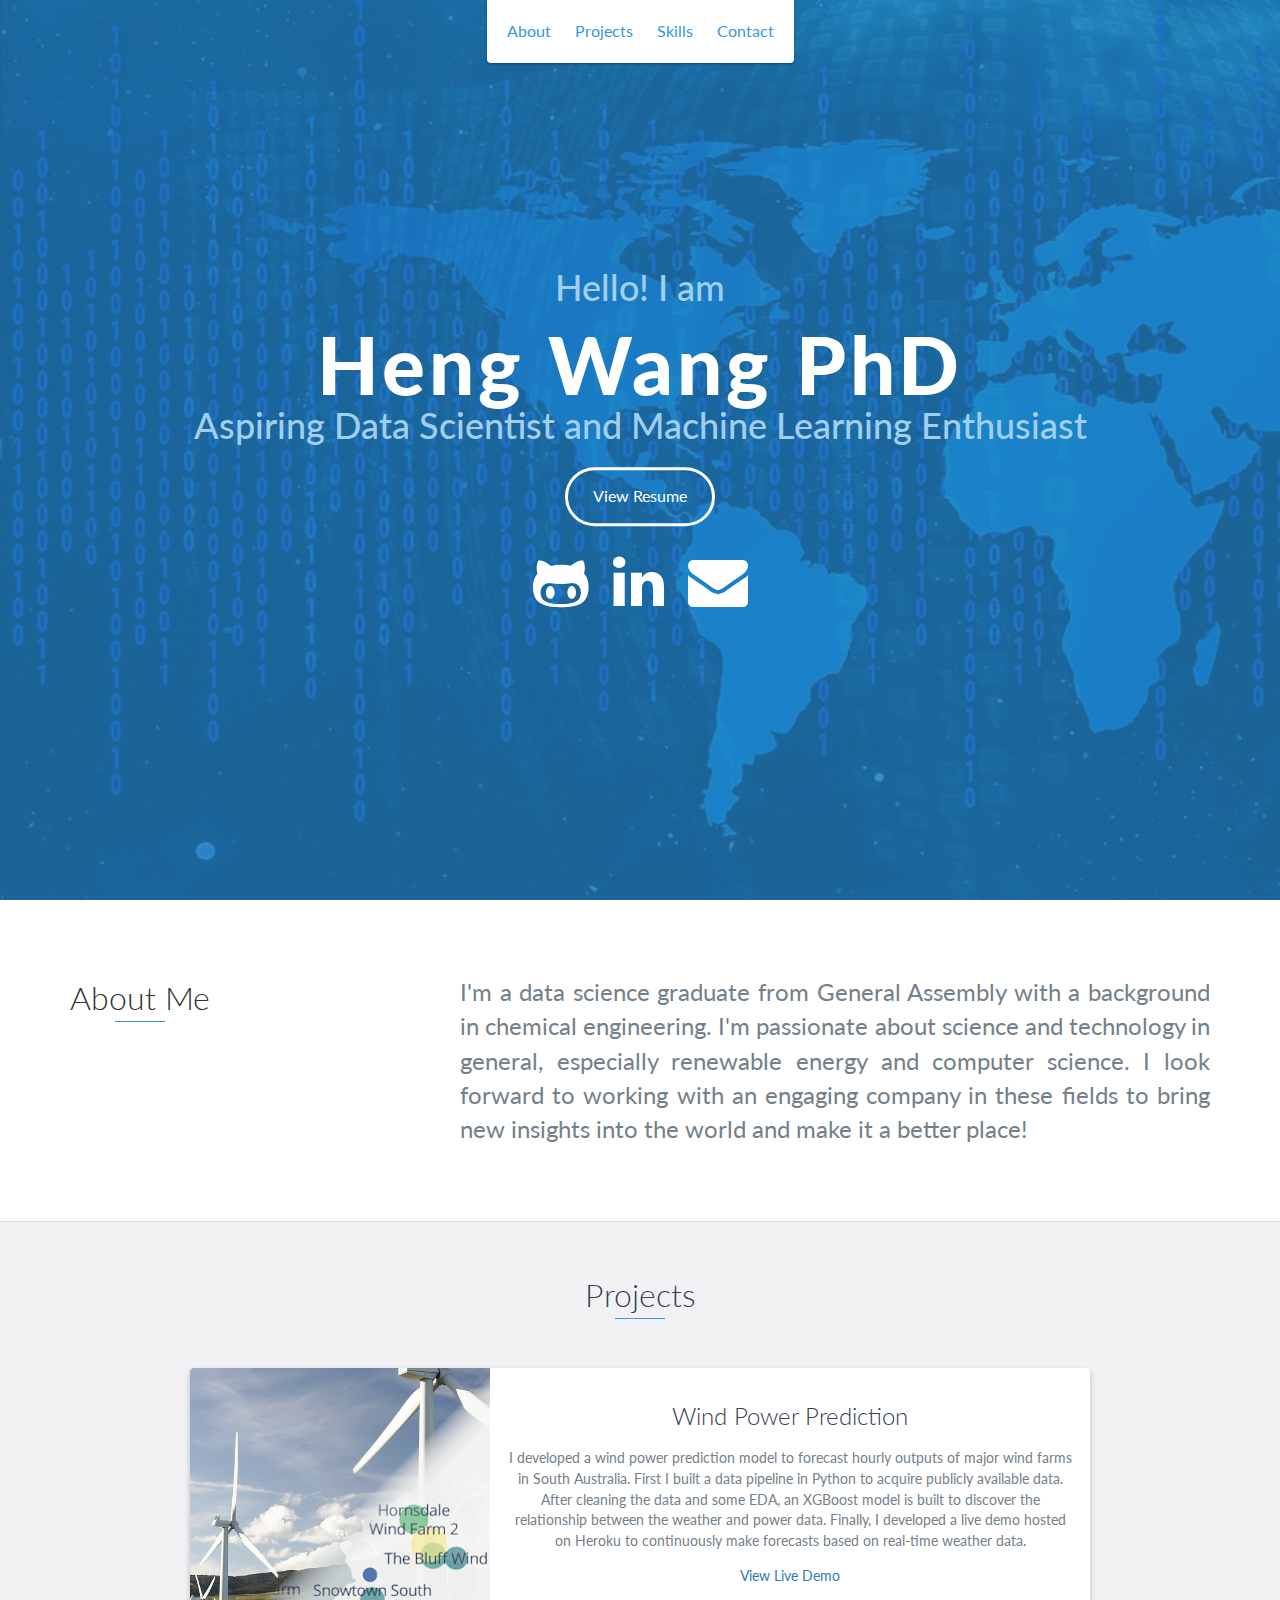
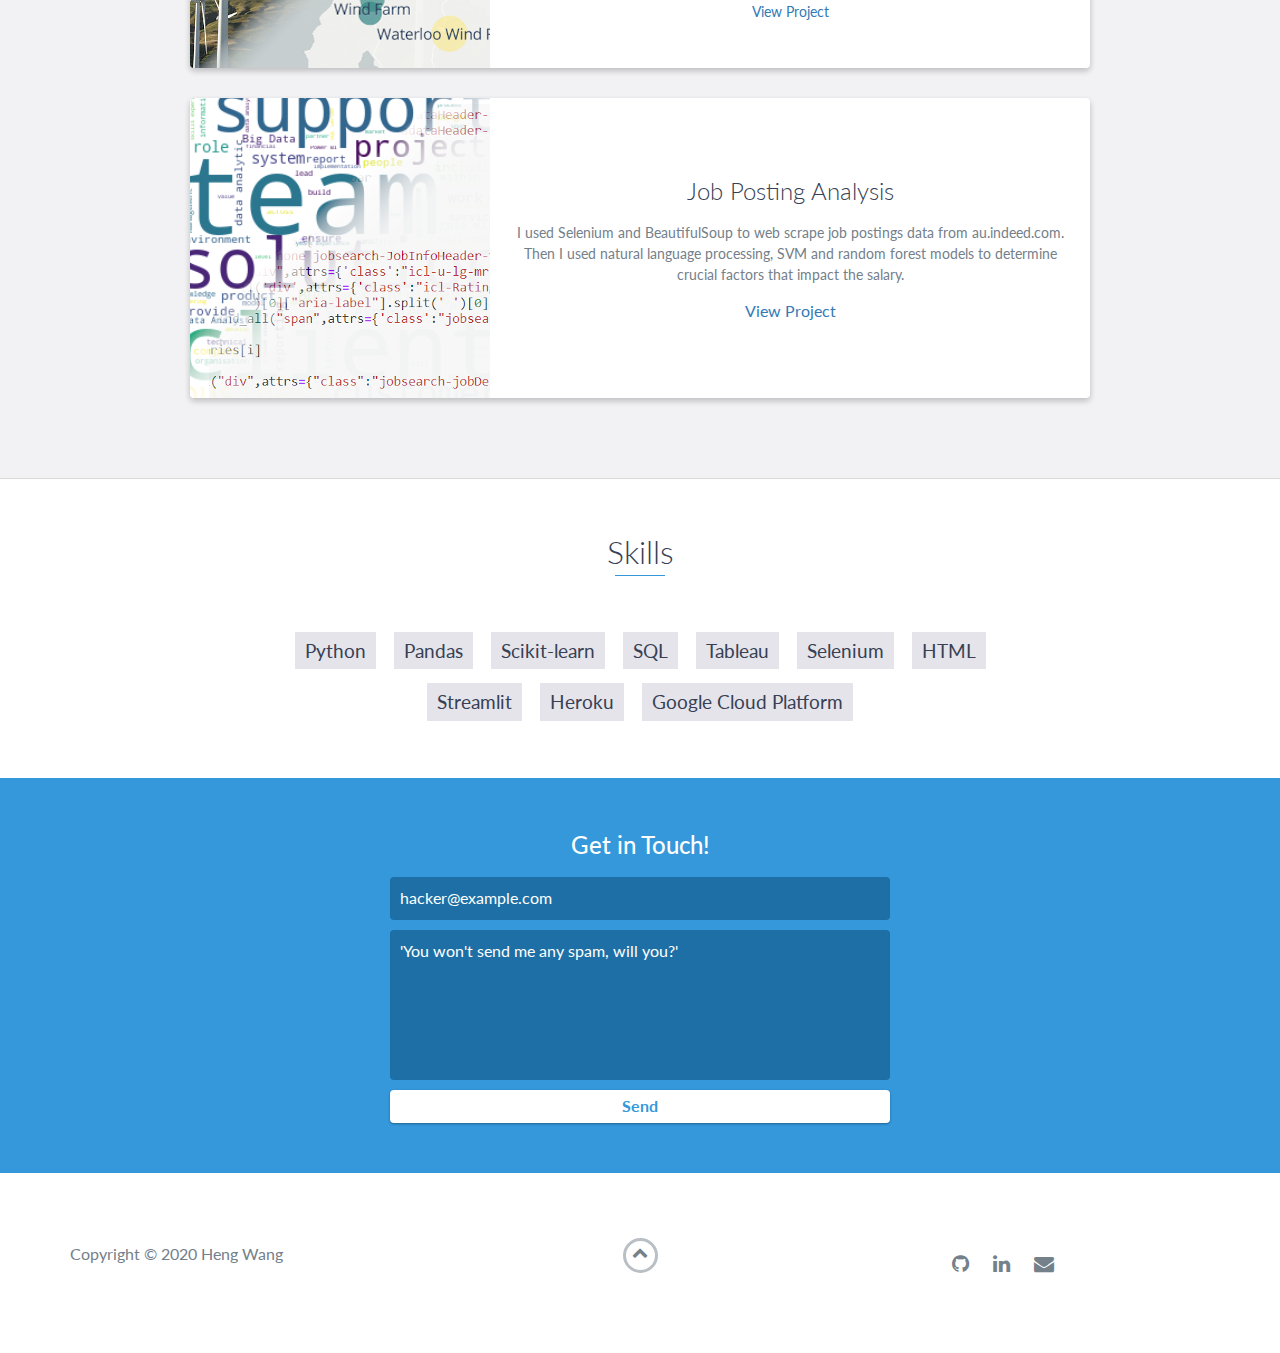
==== index.html @ d2bc850c "updated index.html" ====
<!DOCTYPE html>
<html class="no-js" lang="en">

<head>
    <meta charset="utf-8">
    <meta http-equiv="X-UA-Compatible" content="IE=edge">
    <meta name="viewport" content="width=device-width, initial-scale=1">
    <title>Welcome to Heng's site!</title>
    <link rel="shortcut icon" href="favicon.ico" type="image/x-icon">
    <link rel="icon" href="favicon.ico" type="image/x-icon">
    <link href="https://fonts.googleapis.com/css?family=Lato:300,400,700,900" rel="stylesheet">
    <link rel="stylesheet" href="libs/font-awesome/css/font-awesome.min.css">
    <link href="css/bootstrap.min.css" rel="stylesheet">
    <link href="css/styles.css" rel="stylesheet">
</head>

<body>
    <div id="mobile-menu-open" class="shadow-large">
        <i class="fa fa-bars" aria-hidden="true"></i>
    </div>
    <!-- End #mobile-menu-toggle -->
    <header>
        <div id="mobile-menu-close">
            <span>Close</span> <i class="fa fa-times" aria-hidden="true"></i>
        </div>
        <ul id="menu" class="shadow">
            <li>
                <a href="#about">About</a>
            </li>
            <li>
                <a href="#projects">Projects</a>
            </li>
            <li>
                <a href="#skills">Skills</a>
            </li>
            <li>
                <a href="#contact">Contact</a>
            </li>
        </ul>
    </header>
    <!-- End header -->

    <div id="lead">
        <div id="lead-content">
            <h2>Hello! I am</h2>
            <h1>Heng Wang PhD</h1>
            <h2>Aspiring Data Scientist and Machine Learning Enthusiast</h2>
            <a href="https://www.canva.com/design/DAD0-IPJSFA/8NWqJyxBJR3dx8GD36YEnA/view?utm_content=DAD0-IPJSFA&utm_campaign=designshare&utm_medium=link&utm_source=sharebutton" target="_blank" class="btn-rounded-white">View Resume</a>
            <div class="container">
                <div class="row">
                </div>
                <div class="social">
                    <ul>
                        <li>
                            <a href="https://github.com/hengwang322" target="_blank"><i class="fa fa-github-alt fa-3x" style="color:white" ; aria-hidden="true"></i></a>
                        </li>
                        <li>
                            <a href="https://www.linkedin.com/in/hengwang322/" target="_blank"><i class="fa fa-linkedin fa-3x" style="color:white" ; aria-hidden="true"></i></a>
                        </li>
                        <li>
                            <a href="mailto:wangheng322<at>gmail.com" target="_blank"><i class="fa fa-envelope fa-3x" style="color:white" ; aria-hidden="true"></i></a>
                        </li>
                    </ul>
                </div>
            </div>
        </div>
    </div>
    </div>
    <!-- End #lead-content -->

    <div id="lead-overlay"></div>



    <!-- End #lead-down -->
    </div>
    <!-- End #lead -->

    <div id="about">
        <div class="container">
            <div class="row">
                <div class="col-md-4">
                    <h1 class="heading">About Me</h2>
                </div>
                <div class="col-md-8">
                    <p align="justify">
                        <font size="5">
                            I'm a data science graduate from General Assembly with a background in chemical engineering.
                            I'm passionate about science and technology in general, especially renewable energy and
                            computer science.
                            I look forward to working with an engaging company in these fields to bring
                            new insights into the world and make it a better place!
                        </font>
                    </p>
                </div>
            </div>
        </div>
    </div>
    <!-- End #about -->

    <div id="projects" class="background-alt">
        <h2 class="heading">Projects</h2>
        <div class="container">
            <div class="row">
                <div class="project shadow-large">
                    <div class="project-image">
                        <img src="resources/wind.png" />
                    </div>
                    <!-- End .project-image -->
                    <div class="project-info">
                        <h3>Wind Power Prediction</h3>
                        <p>
                            I developed a wind power prediction model to forecast hourly outputs of major wind farms in South Australia.
                            First I built a data pipeline in Python to acquire publicly available data. After cleaning the data and some EDA,
                            an XGBoost model is built to discover the relationship between the weather and power data. Finally, I developed a
                            live demo hosted on Heroku to continuously make forecasts based on real-time weather data.
                        </p>
                        <p>
                            <a href="https://wpp-hw.herokuapp.com/" target="_blank">View Live Demo</a>
                        </p>
                        <p>
                            <a href="https://github.com/hengwang322/wind_power_prediction" target="_blank">View Project</a>
                        </p>
                    </div>
                    <!-- End .project-info -->
                </div>
                <!-- End .project -->

                <div class="project shadow-large">
                    <div class="project-image">
                        <img src="resources/scrape.png" />
                    </div>
                    <!-- End .project-image -->
                    <div class="project-info">
                        <h3>Job Posting Analysis</h3>
                        <p>
                            I used Selenium and BeautifulSoup to web scrape job postings data from au.indeed.com.
                            Then I used natural language processing, SVM and random forest models to determine
                            crucial factors that impact the salary.
                        </p>
                        <a href="https://github.com/hengwang322/job_scraping" target="_blank">View Project</a>
                    </div>
                    <!-- End .project-info -->
                </div>
                <!-- End .project -->
            </div>
        </div>
    </div>
    <!-- End #projects -->

    <div id="skills">
        <h2 class="heading">Skills</h2>
        <ul>
            <li>Python</li>
            <li>Pandas</li>
            <li>Scikit-learn</li>
            <li>SQL</li>
            <li>Tableau</li>
            <li>Selenium</li>
            <li>HTML</li>
            <li>Streamlit</li>
            <li>Heroku</li>
            <li>Google Cloud Platform</li>
        </ul>
    </div>
    <!-- End #skills -->

    <div id="contact">
        <h2>Get in Touch!</h2>

        <div id="contact-form">
            <form method="POST" action="https://formspree.io/xbjajdob">
                <input type="hidden" name="_subject" value="Contact request from personal website" />
                <input type="email" name="_replyto" placeholder="hacker@example.com" required>
                <textarea name="message" placeholder="'You won't send me any spam, will you?'" required></textarea>
                <button type="submit">Send</button>
            </form>
        </div>
        <!-- End #contact-form -->
    </div>
    <!-- End #contact -->

    <footer>
        <div class="container">
            <div class="row">
                <div class="col-sm-5 copyright">
                    <p>
                        Copyright &copy; 2020 Heng Wang
                    </p>
                </div>
                <div class="col-sm-2 top">
                    <span id="to-top">
                        <i class="fa fa-chevron-up" aria-hidden="true"></i>
                    </span>
                </div>
                <div class="col-sm-5 social">
                    <ul>
                        <li>
                            <a href="https://drive.google.com/file/d/14tvyZ9Lt3peM-9B2ZbAmw6HeRacYUzgW/view" target="_blank"><i class="fa fa-asterisk" style="color:white" ; aria-hidden="true"></i></a>
                        </li>
                        <li>
                            <a href="https://github.com/hengwang322" target="_blank"><i class="fa fa-github" aria-hidden="true"></i></a>
                        </li>
                        <li>
                            <a href="https://www.linkedin.com/in/hengwang322/" target="_blank"><i class="fa fa-linkedin" aria-hidden="true"></i></a>
                        </li>
                        <li>
                            <a href="mailto:wangheng322<at>gmail.com" target="_blank"><i class="fa fa-envelope" aria-hidden="true"></i></a>
                        </li>
                    </ul>
                </div>
            </div>
        </div>
    </footer>
    <!-- End footer -->

    <script src="https://ajax.googleapis.com/ajax/libs/jquery/1.12.4/jquery.min.js"></script>
    <script src="js/scripts.min.js"></script>
</body>

</html>
---- css/styles.css ----
/*! Title: Dev Portfolio Template Version: 1.2.2 Last Change: 03/25/2020 Author: Ryan Fitzgerald Repo: https://github.com/RyanFitzgerald/devportfolio-template Issues: https://github.com/RyanFitzgerald/devportfolio-template/issues Description: This file contains all the styles associated with the page that don't come from third party libraries. This file gets compiled using Gulp and send to the /css folder which is then loaded on the page. */
body{
    font-family:'Lato', sans-serif;
    font-size:16px
}
body.active{
    overflow:hidden;
    z-index:-1
}
.no-js #experience-timeline>div{
    background:#fff;
    padding:10px;
    margin-bottom:10px;
    border:1px solid #dcd9d9
}
.no-js #experience-timeline>div h3{
    font-size:1.5em;
    font-weight:300;
    color:#374054;
    display:inline-block;
    margin:0
}
.no-js #experience-timeline>div h4{
    font-size:1.2em;
    font-weight:300;
    color:#7e8890;
    margin:0 0 15px 0
}
.no-js #experience-timeline>div p{
    color:#74808a;
    font-size:0.9em;
    margin:0
}
.no-js #experience-timeline:before,.no-js #experience-timeline:after{
    content:none
}
@keyframes dropHeader{
    0%{
        transform:translateY(-100%)
    }
    100%{
        transform:translateY(0)
    }
}
header{
    position:absolute;
    top:0;
    left:0;
    right:0;
    text-align:center;
    z-index:10;
    animation-name:dropHeader;
    animation-iteration-count:1;
    animation-timing-function:ease;
    animation-duration:0.75s
}
header ul{
    display:inline-block;
    background:#fff;
    text-align:center;
    padding:10px;
    margin:0;
    border-bottom-right-radius:4px;
    border-bottom-left-radius:4px
}
header li{
    display:inline-block
}
header a{
    display:block;
    color:#3498db;
    padding:10px
}
header a:hover{
    color:#217dbb;
    text-decoration:none;
    background:#eee;
    border-radius:4px
}
header a:focus{
    color:#3498db;
    text-decoration:none
}
header.active{
    display:block
}
header.sticky{
    position:fixed;
    z-index:999
}
#menu.active{
    display:block
}
#mobile-menu-open{
    display:none;
    cursor:pointer;
    position:fixed;
    right:15px;
    top:10px;
    color:#3498db;
    font-size:1.5em;
    z-index:20;
    padding:0 7px;
    border-radius:4px;
    background:#fff
}
#mobile-menu-close{
    display:none;
    text-align:right;
    width:100%;
    background:#fff;
    font-size:1.5em;
    padding-right:15px;
    padding-top:10px;
    cursor:pointer;
    color:#3498db
}
#mobile-menu-close span{
    font-size:0.5em;
    text-transform:uppercase
}
#mobile-menu-close i{
    vertical-align:middle
}
footer{
    padding:50px 0
}
.copyright{
    padding-top:20px
}
.copyright p{
    margin:0;
    color:#74808a
}
.top{
    text-align:center
}
.top span{
    cursor:pointer;
    display:block;
    margin:15px auto 0 auto;
    width:35px;
    height:35px;
    border-radius:50%;
    border:3px solid #b9bfc4;
    text-align:center
}
.top i{
    color:#74808a
}
.social{
    text-align:center
}
.social ul{
	text-align:center

    margin:5px 0 0 0;
    padding:0
}
.social li{

    display:inline-block;
    font-size:1.25em;
    list-style:none
}
.social a{
    display:block;
    color:#74808a;
    padding:10px
}
.social a:hover{
    color:#3498db
}
.btn-rounded-white{
    display:inline-block;
    color:#fff;
    padding:15px 25px;
    border:3px solid #fff;
    border-radius:30px;
    transition:.5s ease all
}
.btn-rounded-white:hover{
    color:#3498db;
    background:#fff;
    text-decoration:none
}
.shadow{
    box-shadow:0 1px 3px rgba(0,0,0,0.12),0 1px 2px rgba(0,0,0,0.24)
}
.shadow-large{
    box-shadow:0 3px 6px rgba(0,0,0,0.08),0 3px 6px rgba(0,0,0,0.15)
}
.heading{
    position:relative;
    display:inline-block;
    font-size:2em;
    font-weight:300;
    margin:0 0 30px 0
}
.heading:after{
    position:absolute;
    content:'';
    top:100%;
    height:1px;
    width:50px;
    left:0;
    right:0;
    margin:0 auto;
    background:#3498db
}
.background-alt{
    background:#f2f2f5
}
#lead{
    position:relative;
    height:100vh;
    min-height:500px;
    max-height:1080px;
    background:url(../resources/lead-bg.jpg);
    background-size:cover;
    padding:15px;
    overflow:hidden
}
#lead-content{
    position:absolute;
    z-index:10;
    top:50%;
    left:50%;
    transform:translate(-50%, -50%);
    text-align:center
}
#lead-content h1,#lead-content h2{
    margin:0
}
#lead-content h1{
    color:#fff;
    font-weight:900;
    font-size:5em;
    letter-spacing:0.05em;
    line-height:0.9em
}
#lead-content h2{
    color:#a0cfee;
    font-weight:500;
    font-size:2.25em;
    margin-bottom:15px
}
#lead-overlay{
    position:absolute;
    height:100%;
    width:100%;
    top:0;
    right:0;
    bottom:0;
    left:0;
    background:rgba(33,125,187,0.8);
    z-index:1
}
#lead-down{
    position:absolute;
    left:0;
    right:0;
    width:100%;
    text-align:center;
    z-index:10;
    bottom:15px;
    color:#fff
}
#lead-down span{
    cursor:pointer;
    display:block;
    margin:0 auto;
    width:35px;
    height:35px;
    border-radius:50%;
    border:3px solid #a0cfee;
    text-align:center
}
#lead-down i{
    animation:pulsate 1.5s ease;
    animation-iteration-count:infinite;
    padding-top:5px
}
@keyframes pulsate{
    0%{
        transform:scale(1, 1)
    }
    50%{
        transform:scale(1.2, 1.2)
    }
    100%{
        transform:scale(1, 1)
    }
}
#about{
    padding:75px 15px;
    border-bottom:1px solid #dcd9d9
}
#about h2{
    color:#374054
}
#about p{
    color:#74808a;
    margin:0
}
#experience{
    padding:50px 15px;
    text-align:center;
    border-bottom:1px solid #dcd9d9
}
#experience h2{
    color:#374054
}
#experience-timeline{
    margin:30px auto 0 auto;
    position:relative;
    max-width:1000px
}
#experience-timeline:before{
    position:absolute;
    content:'';
    top:0;
    bottom:0;
    left:303px;
    right:auto;
    height:100%;
    width:3px;
    background:#3498db;
    z-index:0
}
#experience-timeline:after{
    position:absolute;
    content:'';
    width:3px;
    height:40px;
    background:#3498db;
    background:linear-gradient(to bottom, #3498db, rgba(52,152,219,0));
    top:100%;
    left:303px
}
.vtimeline-content{
    margin-left:350px;
    background:#fff;
    border:1px solid #e6e6e6;
    padding:15px;
    border-radius:3px;
    text-align:left
}
.vtimeline-content h3{
    font-size:1.5em;
    font-weight:300;
    color:#374054;
    display:inline-block;
    margin:0
}
.vtimeline-content h4{
    font-size:1.2em;
    font-weight:300;
    color:#7e8890;
    margin:0 0 15px 0
}
.vtimeline-content p{
    color:#74808a;
    font-size:0.9em;
    margin:0
}
.vtimeline-point{
    position:relative;
    display:block;
    vertical-align:top;
    margin-bottom:30px
}
.vtimeline-icon{
    position:relative;
    color:#fff;
    width:50px;
    height:50px;
    background:#3498db;
    border-radius:50%;
    float:left;
    z-index:99;
    margin-left:280px
}
.vtimeline-icon i{
    display:block;
    font-size:2em;
    margin-top:10px
}
.vtimeline-date{
    width:260px;
    text-align:right;
    position:absolute;
    left:0;
    top:10px;
    font-weight:300;
    color:#374054
}
#education{
    padding:50px 15px 20px 15px;
    border-bottom:1px solid #dcd9d9;
    text-align:center
}
#education h2{
    color:#374054;
    margin-bottom:50px
}
.education-block{
    max-width:700px;
    margin:0 auto 30px auto;
    padding:15px;
    border:1px solid #dcd9d9;
    text-align:left
}
.education-block h3{
    font-weight:500;
    float:left;
    margin:0;
    color:#374054
}
.education-block span{
    color:#74808a;
    float:right
}
.education-block h4{
    color:#74808a;
    clear:both;
    font-weight:500;
    margin:0 0 15px 0
}
.education-block p,.education-block ul{
    margin:0;
    color:#74808a;
    font-size:0.9em
}
.education-block ul{
    padding:0 0 0 15px
}
#projects{
    padding:50px 15px;
    border-bottom:1px solid #dcd9d9;
    text-align:center
}
#projects h2{
    color:#374054;
    margin-bottom:50px
}
.project{
    position:relative;
    max-width:900px;
    margin:0 auto 30px auto;
    overflow:hidden;
    background:#fff;
    border-radius:4px
}
.project-image{
    float:left
}
.project-info{
    position:absolute;
    top:50%;
    transform:translateY(-50%);
    margin-left:300px;
    padding:15px
}
.project-info h3{
    font-size:1.5em;
    font-weight:300;
    color:#374054;
    margin:0 0 15px 0
}
.project-info p{
    color:#74808a;
    margin:0 0 15px 0;
    font-size:0.9em
}
.no-image .project-info{
    position:relative;
    margin:0;
    padding:30px 15px;
    transform:none
}
#more-projects{
    display:none
}
#skills{
    padding:50px 15px;
    text-align:center
}
#skills h2{
    color:#374054;
    margin-bottom:50px
}
#skills ul{
    display:block;
    margin:0 auto;
    padding:0;
    max-width:800px
}
#skills li{
    display:inline-block;
    margin:7px;
    padding:5px 10px;
    color:#374054;
    background:#e4e4ea;
    list-style:none;
    cursor:default;
    font-size:1.2em
}
#contact{
    padding:50px 15px;
    background:#3498db;
    text-align:center
}
#contact h2{
    margin:0 0 15px 0;
    color:#fff;
    font-weight:500
}
#contact-form{
    max-width:500px;
    margin:0 auto
}
#contact-form input,#contact-form textarea{
    display:block;
    width:100%;
    padding:10px;
    border-radius:4px;
    border:none;
    margin-bottom:10px;
    background:#1d6fa5;
    color:#fff;
    transition:.5s ease all
}
#contact-form input::-webkit-input-placeholder,#contact-form textarea::-webkit-input-placeholder{
    color:#fff
}
#contact-form input:-moz-placeholder,#contact-form textarea:-moz-placeholder{
    color:#fff;
    opacity:1
}
#contact-form input::-moz-placeholder,#contact-form textarea::-moz-placeholder{
    color:#fff;
    opacity:1
}
#contact-form input:-ms-input-placeholder,#contact-form textarea:-ms-input-placeholder{
    color:#fff
}
#contact-form input:focus,#contact-form textarea:focus{
    outline:none;
    background:#16527a
}
#contact-form textarea{
    height:150px;
    resize:none
}
#contact-form button{
    display:block;
    width:100%;
    background:#fff;
    border-radius:4px;
    padding:5px 10px;
    border:none;
    color:#3498db;
    font-weight:700;
    box-shadow:0 1px 3px rgba(0,0,0,0.12),0 1px 2px rgba(0,0,0,0.24);
    transition:.5s ease all
}
#contact-form button:hover{
    box-shadow:0 10px 20px rgba(0,0,0,0.19),0 6px 6px rgba(0,0,0,0.23)
}
.optional-section{
    padding:50px 15px;
    text-align:center;
    border-top:1px solid #dcd9d9
}
.optional-section h2{
    color:#374054
}
.optional-section-block{
    max-width:700px;
    margin:0 auto 30px auto;
    padding:15px;
    border:1px solid #dcd9d9;
    background:#fff;
    text-align:left
}
.optional-section-block h3{
    font-weight:500;
    margin:0 0 15px 0;
    color:#374054
}
.optional-section-block h4{
    color:#74808a;
    clear:both;
    font-weight:500;
    margin:0 0 15px 0
}
.optional-section-block p,.optional-section-block ul{
    margin:0 0 15px 0;
    color:#74808a;
    font-size:0.9em
}
.optional-section-block ul{
    padding:0 0 0 15px
}
@media only screen and (max-width: 750px){
    #experience-timeline:before,#experience-timeline:after{
        left:23px
    }
    .vtimeline-date{
        width:auto;
        text-align:left;
        position:relative;
        margin-bottom:15px;
        display:block;
        margin-left:70px
    }
    .vtimeline-icon{
        margin-left:0
    }
    .vtimeline-content{
        margin-left:70px
    }
}
@media only screen and (max-width: 992px){
    #lead{
        height:auto;
        min-height:auto;
        max-height:auto;
        padding:100px 15px
    }
    #lead-content{
        position:relative;
        transform:none;
        left:auto;
        top:auto
    }
    #lead-content h1{
        font-size:3em
    }
    #lead-content h2{
        font-size:1.75em
    }
    #about{
        text-align:center
    }
    #about p{
        text-align:left
    }
}
@media only screen and (max-width: 768px){
    header{
        position:fixed;
        display:none;
        z-index:999;
        animation:none;
        bottom:0;
        height:100%
    }
    #mobile-menu-open,#mobile-menu-close{
        display:block
    }
    #menu{
        height:100%;
        overflow-y:auto;
        box-shadow:none;
        border-radius:0;
        width:100%
    }
    #menu li{
        display:block;
        margin-bottom:10px
    }
    #lead-content h1{
        font-size:2em
    }
    #lead-content h2{
        font-size:1.3em
    }
    #lead-content a{
        padding:10px 20px
    }
    #lead-down{
        display:none
    }
    .education-block h3,.education-block span{
        float:none
    }
    .project-image{
        display:none
    }
    .project-info{
        position:relative;
        margin:0;
        padding:30px 15px;
        top:auto;
        transform:none
    }
    footer{
        text-align:center
    }
    .social{
        text-align:center
    }
}
@media only screen and (max-width: 480px){
    #lead-content h1{
        font-size:1.5em
    }
    #lead-content h2{
        font-size:1em
    }
    #lead-content a{
        font-size:0.9em;
        padding:5px 10px
    }
}
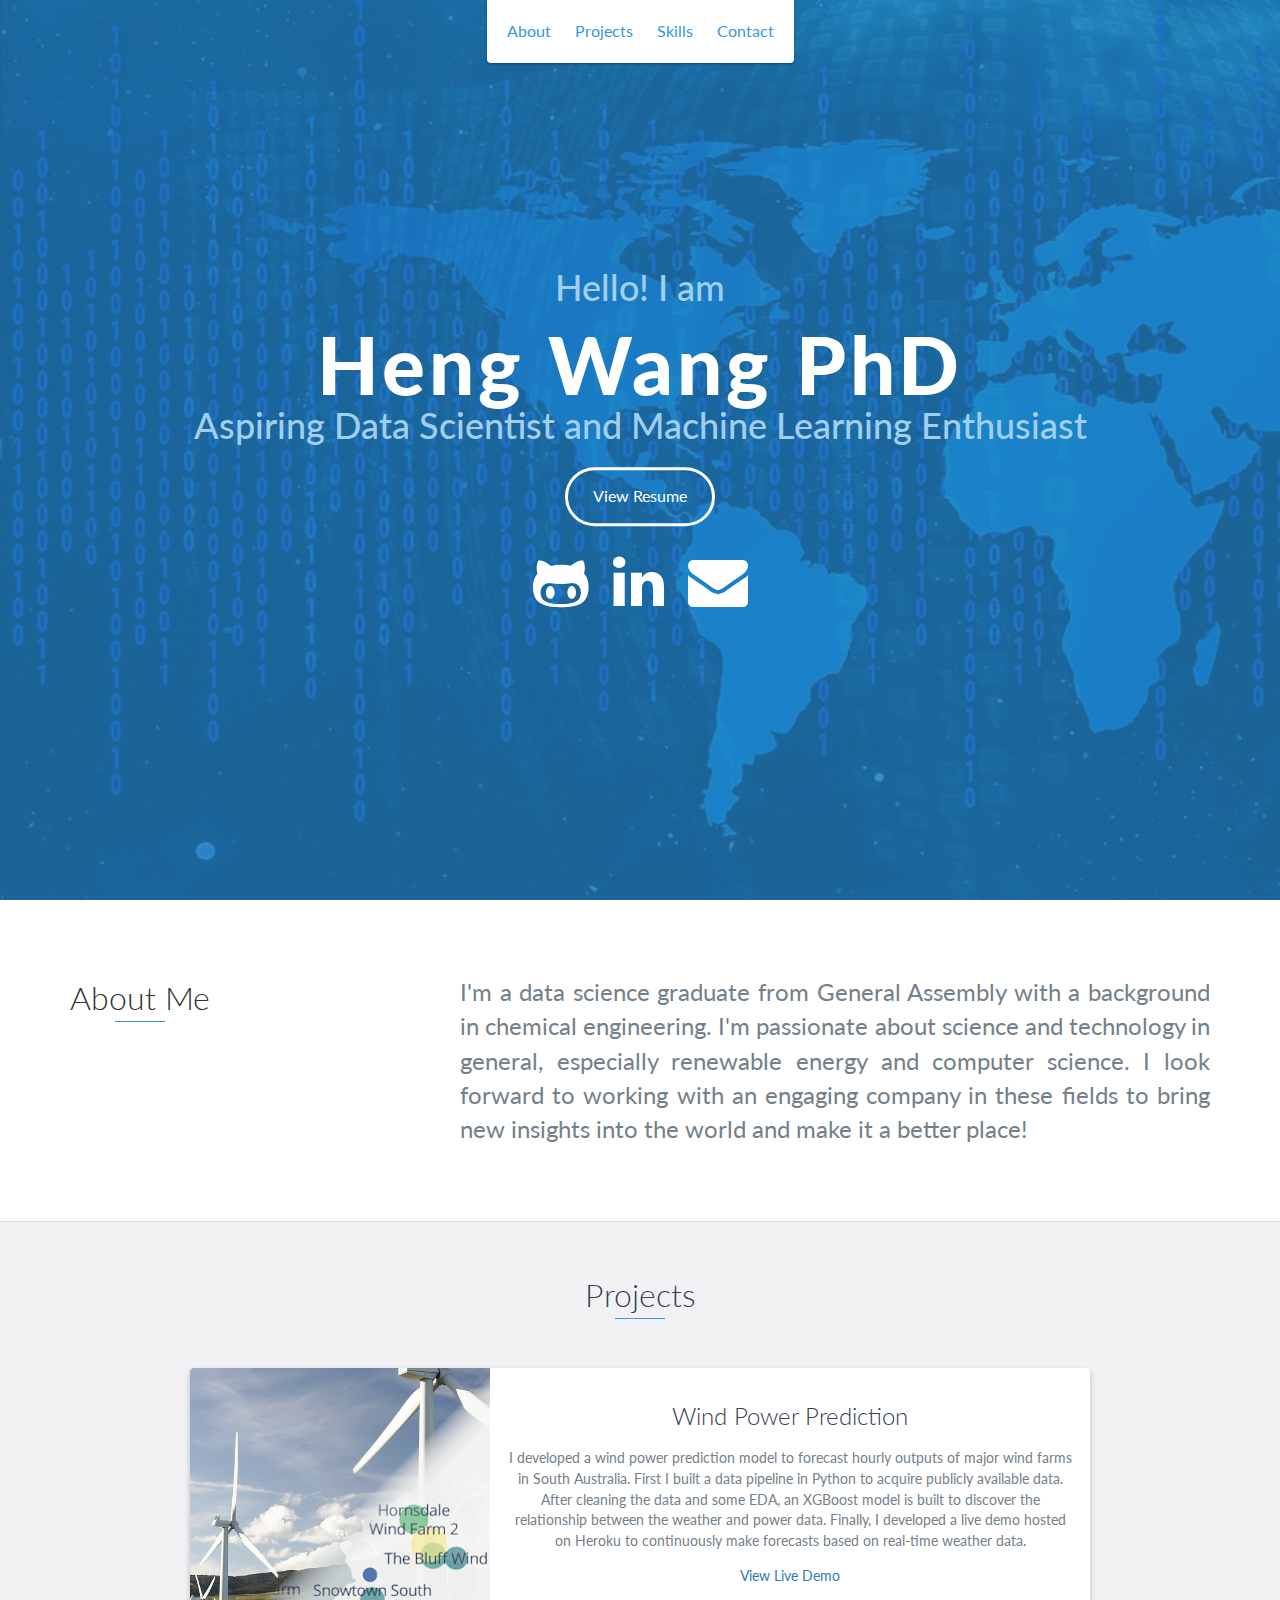
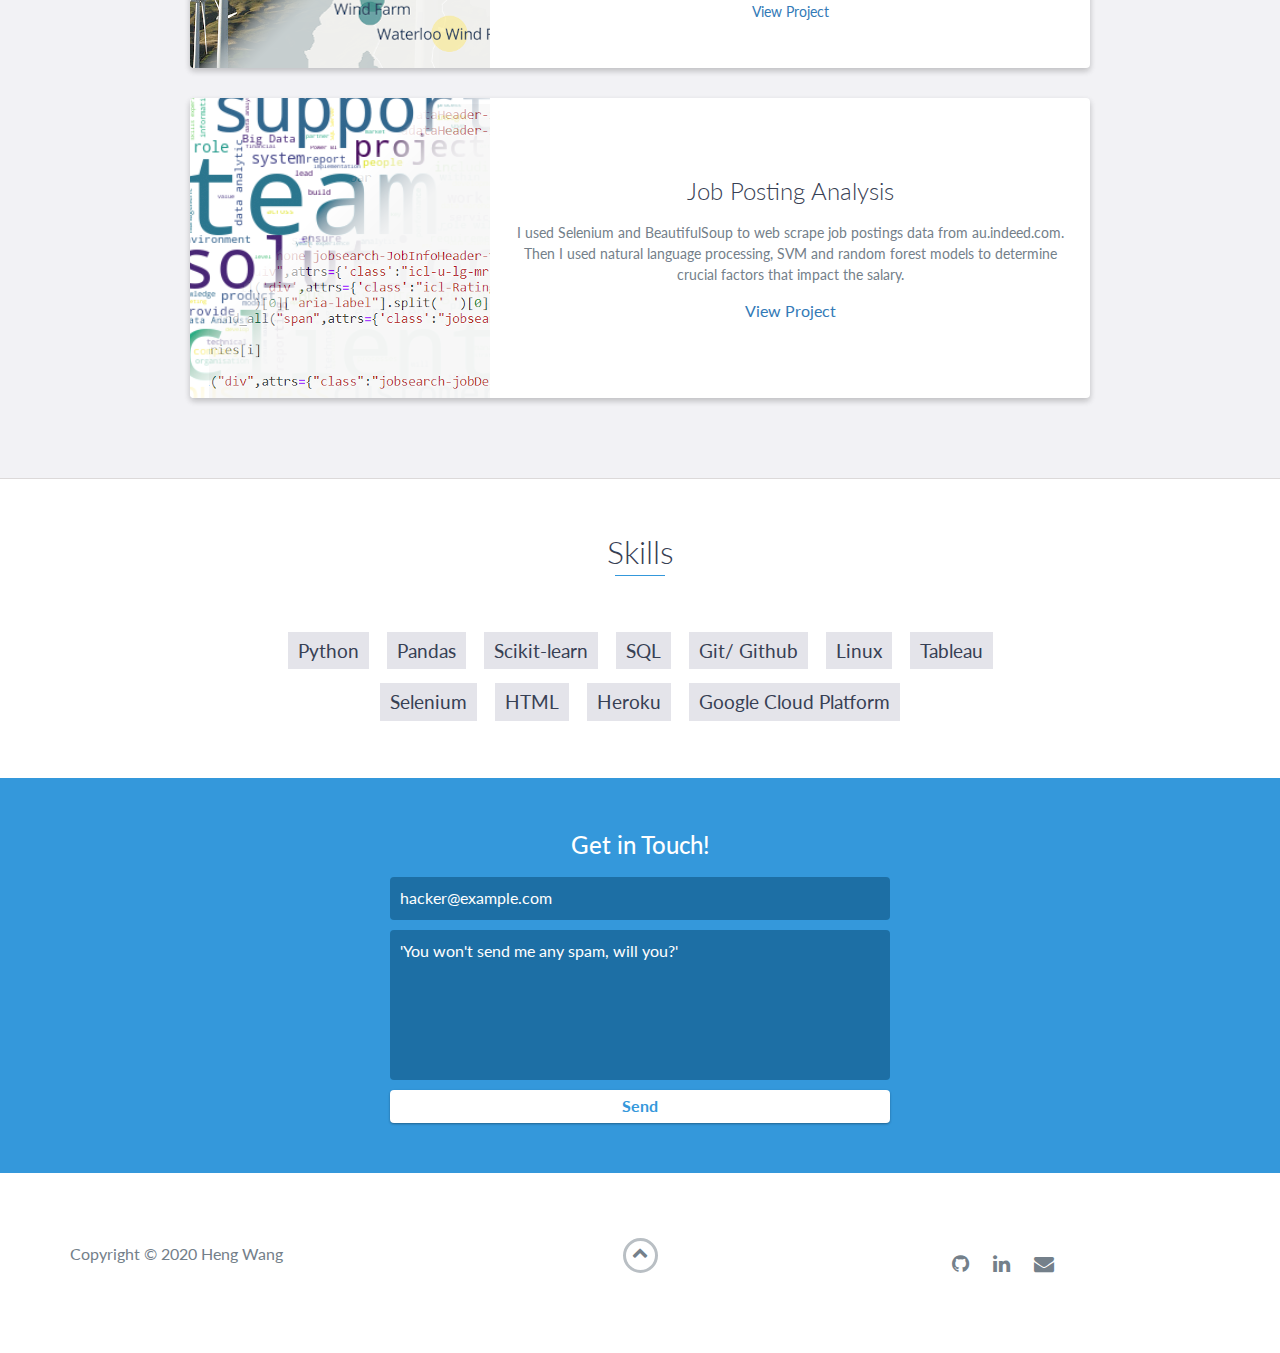
==== commit 6c8ffdae: "Update index.html" ====
--- a/index.html
+++ b/index.html
@@ -155,12 +155,14 @@
             <li>Pandas</li>
             <li>Scikit-learn</li>
             <li>SQL</li>
+            <li>Git/ Github</li>
+            <li>Linux</li>
             <li>Tableau</li>
             <li>Selenium</li>
             <li>HTML</li>
-            <li>Streamlit</li>
             <li>Heroku</li>
             <li>Google Cloud Platform</li>
+
         </ul>
     </div>
     <!-- End #skills -->
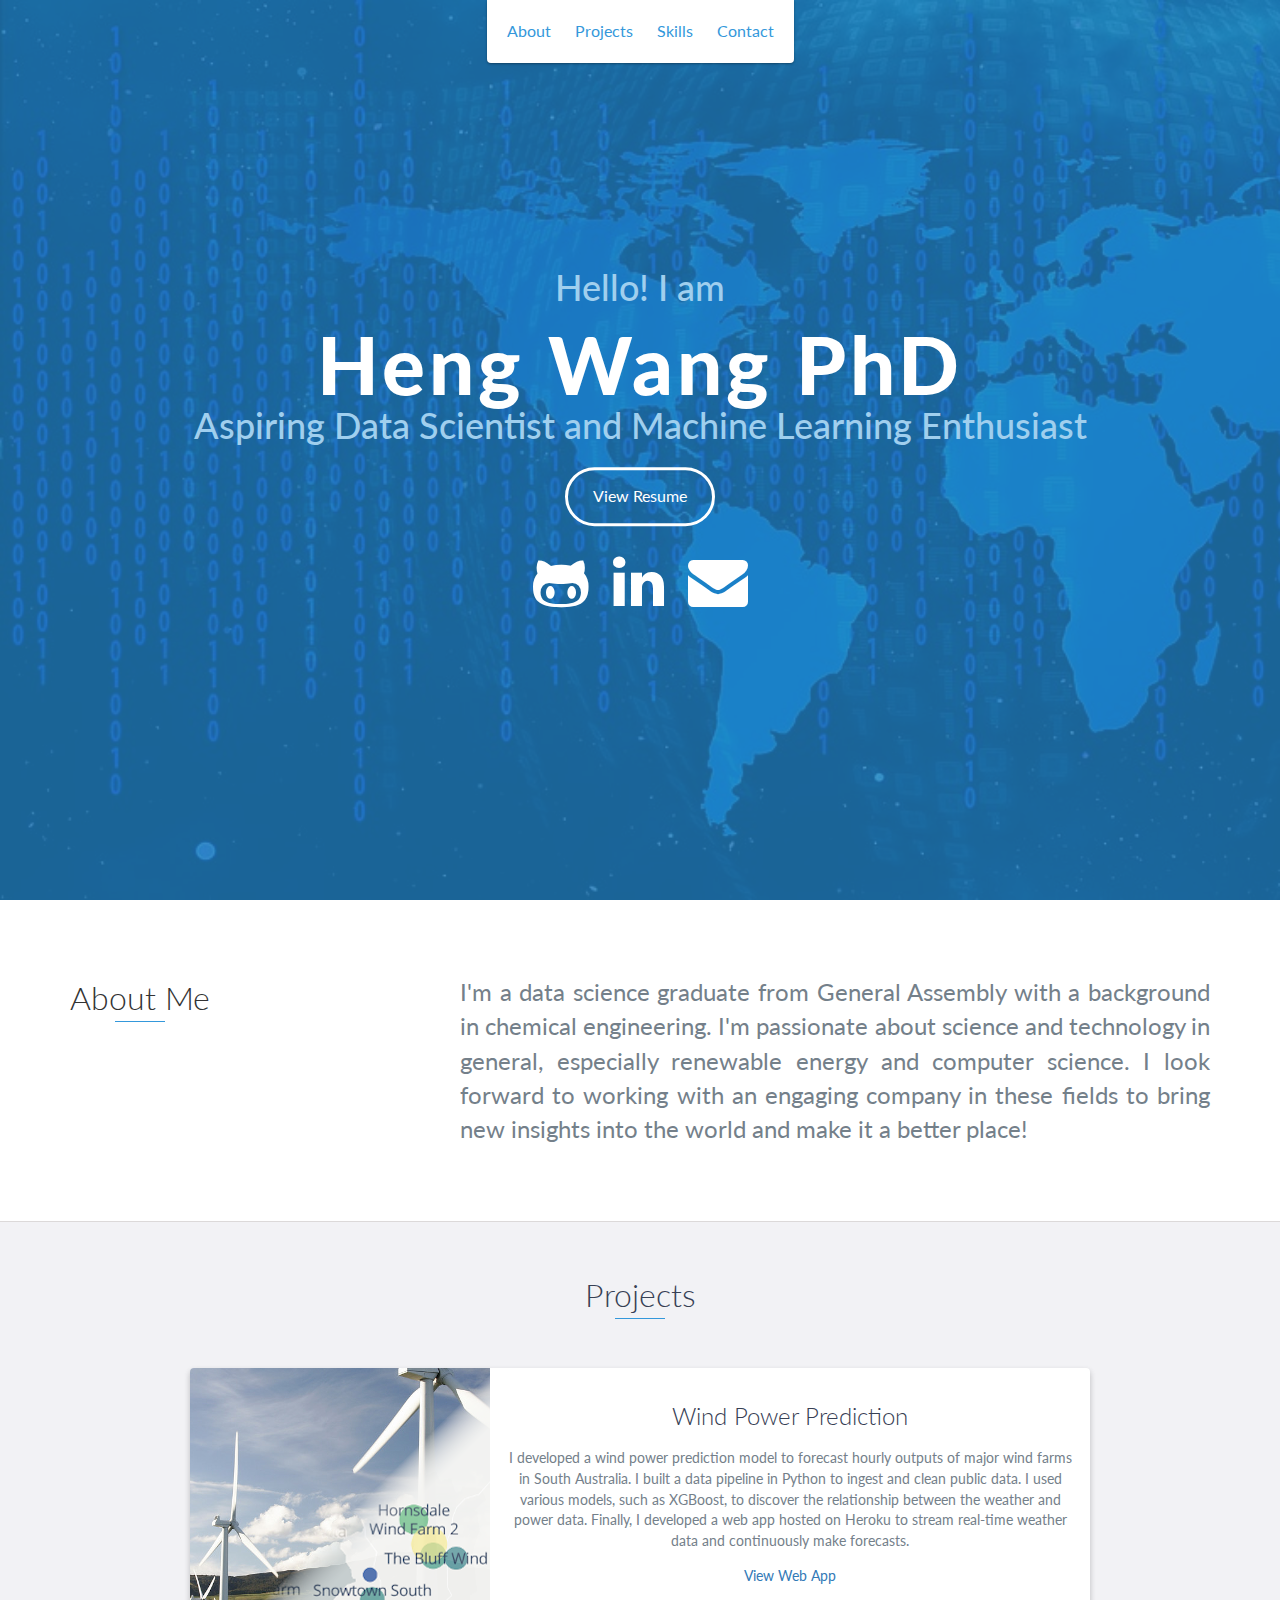
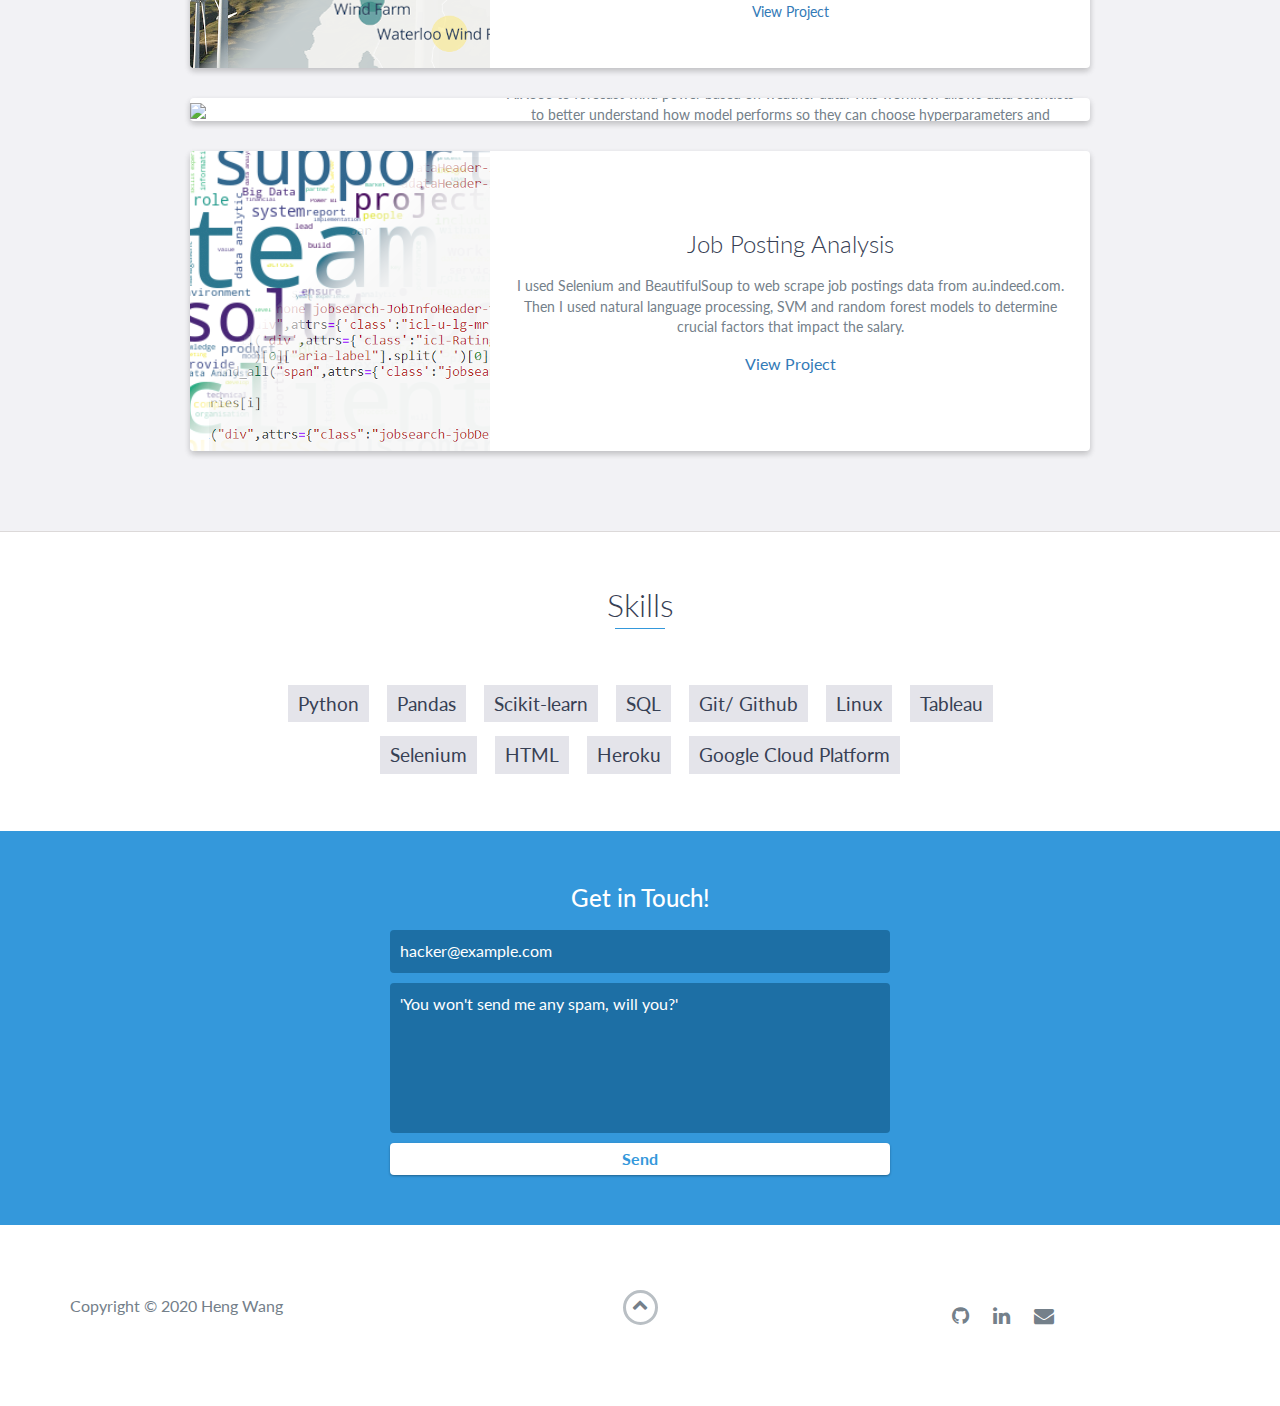
==== commit 3aa5d3a3: "Updated index.html" ====
--- a/index.html
+++ b/index.html
@@ -111,20 +111,36 @@
                         <h3>Wind Power Prediction</h3>
                         <p>
                             I developed a wind power prediction model to forecast hourly outputs of major wind farms in South Australia.
-                            First I built a data pipeline in Python to acquire publicly available data. After cleaning the data and some EDA,
-                            an XGBoost model is built to discover the relationship between the weather and power data. Finally, I developed a
-                            live demo hosted on Heroku to continuously make forecasts based on real-time weather data.
-                        </p>
-                        <p>
-                            <a href="https://wpp-hw.herokuapp.com/" target="_blank">View Live Demo</a>
+                            I built a data pipeline in Python to ingest and clean public data. I used various models, such as XGBoost,
+                            to discover the relationship between the weather and power data. Finally, I developed a
+                            web app hosted on Heroku to stream real-time weather data and continuously make forecasts.
+                        </p>
+                        <p>
+                            <a href="https://wpp-hw.herokuapp.com/" target="_blank">View Web App</a>
                         </p>
                         <p>
                             <a href="https://github.com/hengwang322/wind_power_prediction" target="_blank">View Project</a>
                         </p>
                     </div>
-                    <!-- End .project-info -->
-                </div>
-                <!-- End .project -->
+                </div>
+
+                <div class="project shadow-large">
+                    <div class="project-image">
+                        <img src="resources/wind_explain.png" />
+                    </div>
+                    <!-- End .project-image -->
+                    <div class="project-info">
+                        <h3>Explainable Wind Power Forecast Workflow</h3>
+                        <p>
+                            I built a semi-automated data science pipeline and an explainable workflow with Lale & AIX360
+                            to forecast wind power based on weather data. This workflow allows data scientists to better understand how
+                            model performs so they can choose hyperparameters
+                            and features accordingly to continuously re-train models.
+                            <br>This is my submission to IBM AI Explainability Hackathon, which won second place.
+                        </p>
+                        <a href="https://explainability-hackathon.bemyapp.com/#/projects/5eaa425725f1d3001b67f7a0" target="_blank">View Project</a>
+                    </div>
+                </div>
 
                 <div class="project shadow-large">
                     <div class="project-image">
@@ -140,9 +156,7 @@
                         </p>
                         <a href="https://github.com/hengwang322/job_scraping" target="_blank">View Project</a>
                     </div>
-                    <!-- End .project-info -->
-                </div>
-                <!-- End .project -->
+                </div>
             </div>
         </div>
     </div>
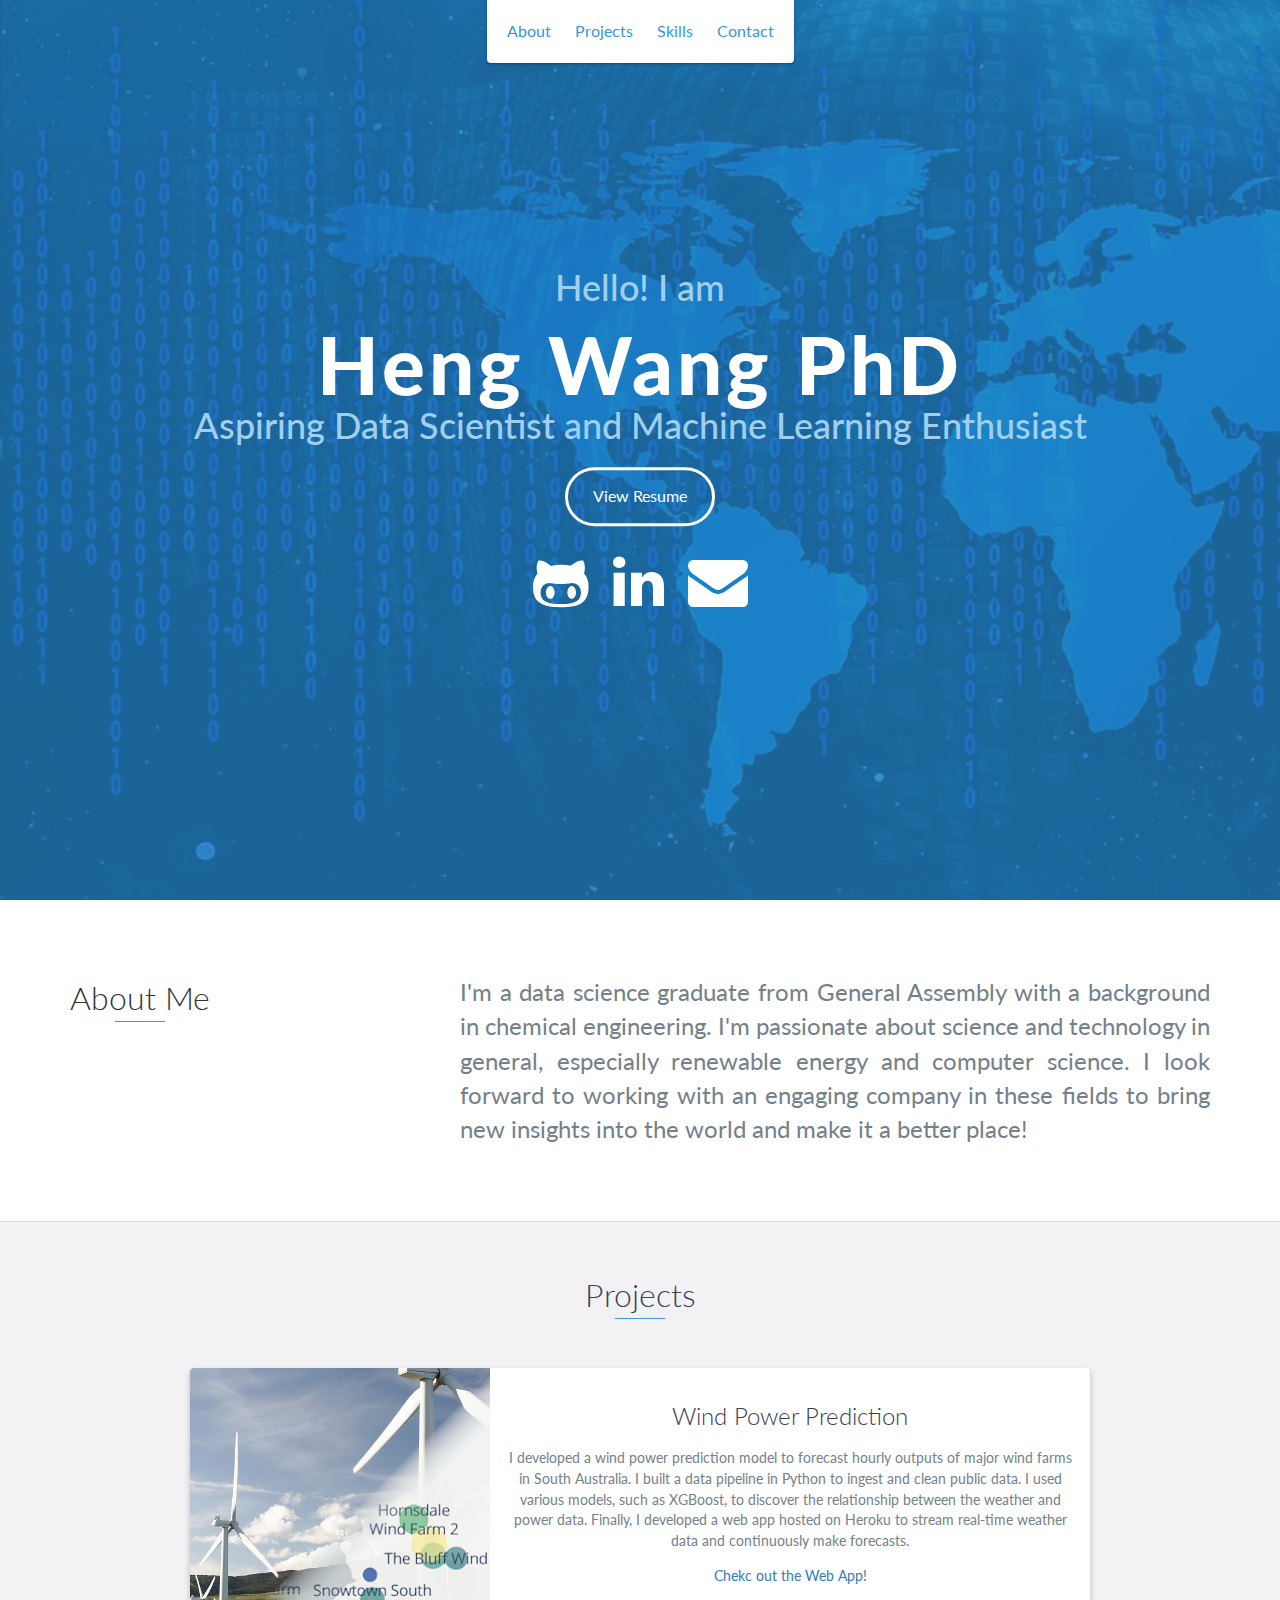
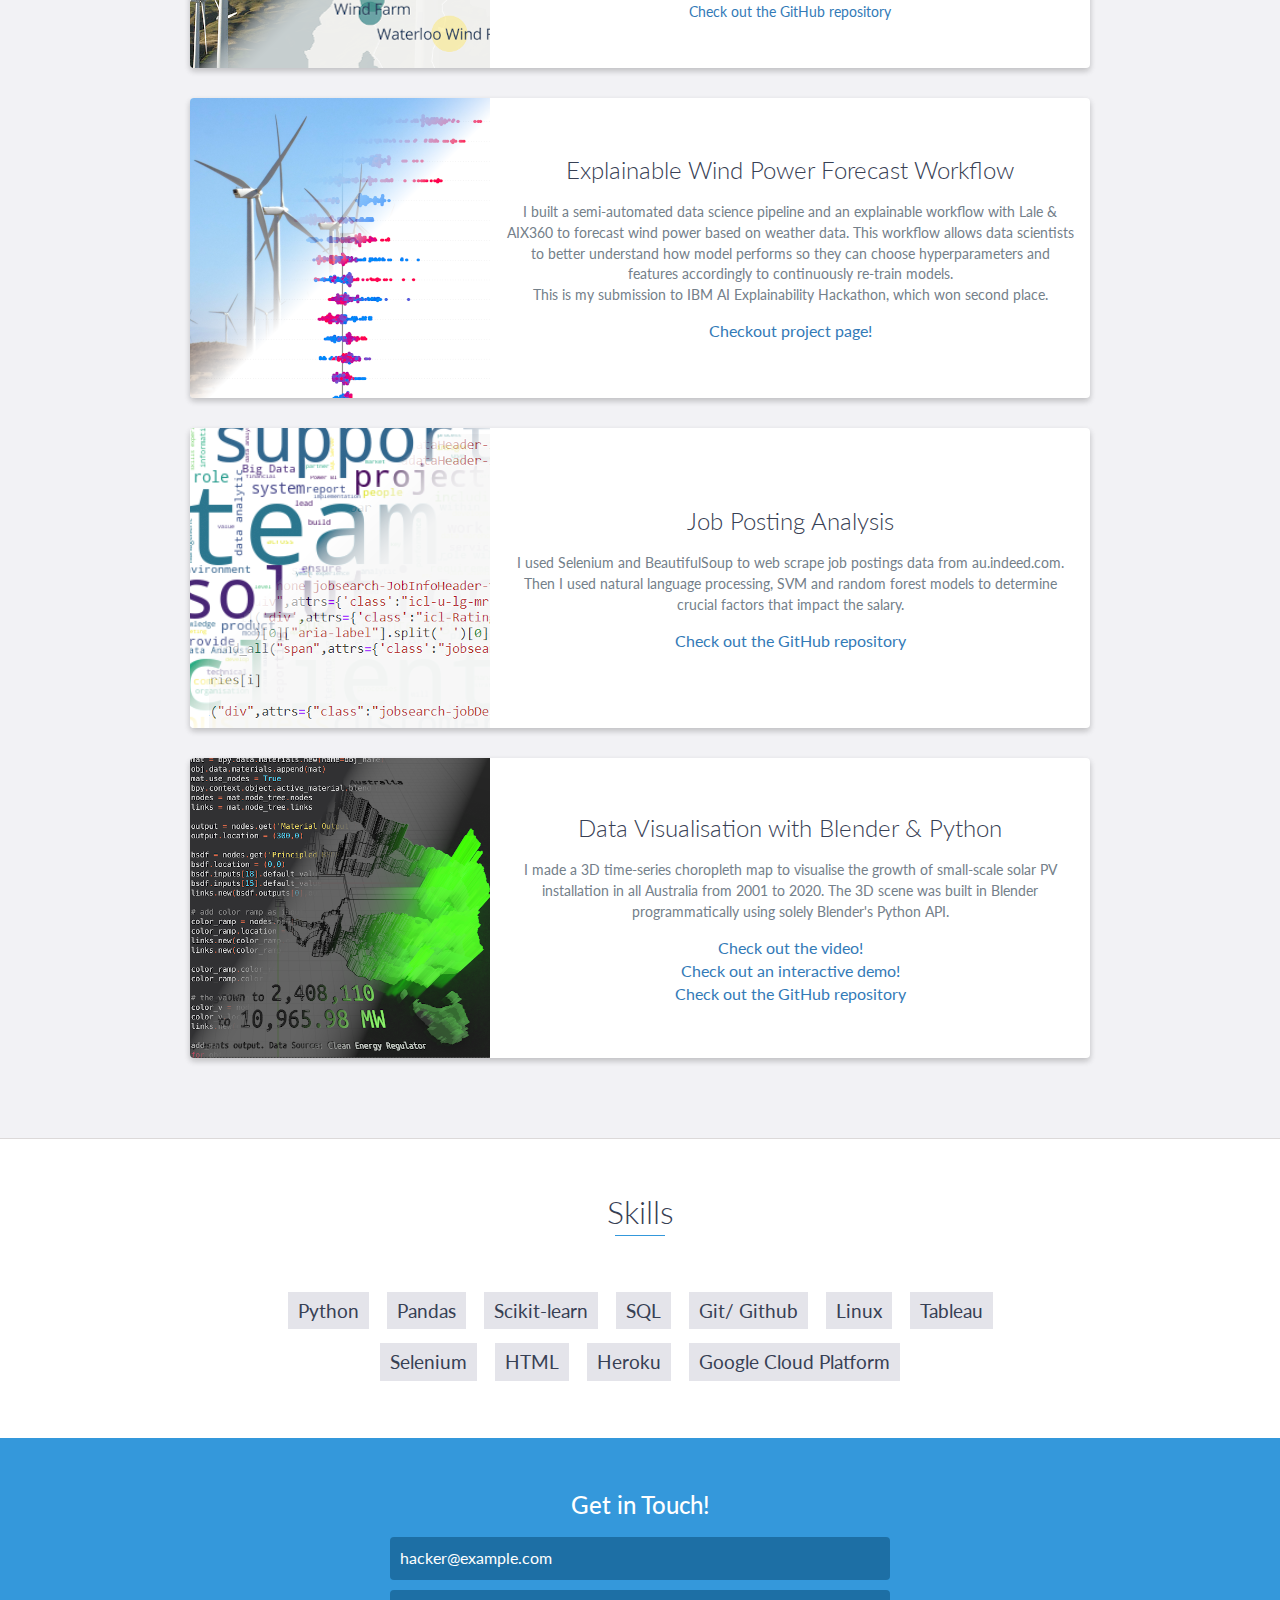
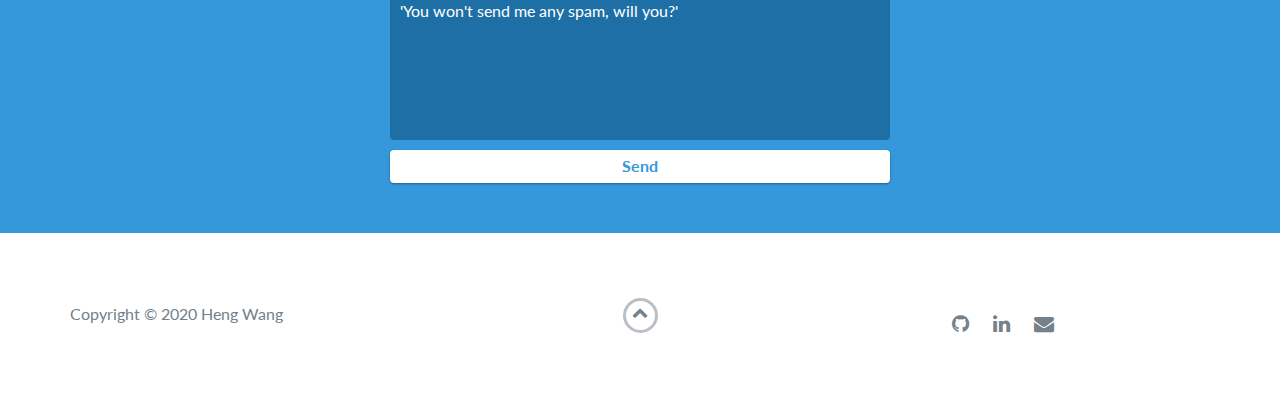
==== commit 7920b84c: "Updated projects" ====
--- a/index.html
+++ b/index.html
@@ -116,10 +116,10 @@
                             web app hosted on Heroku to stream real-time weather data and continuously make forecasts.
                         </p>
                         <p>
-                            <a href="https://wpp-hw.herokuapp.com/" target="_blank">View Web App</a>
-                        </p>
-                        <p>
-                            <a href="https://github.com/hengwang322/wind_power_prediction" target="_blank">View Project</a>
+                            <a href="https://wpp-hw.herokuapp.com/" target="_blank">Chekc out the Web App!</a>
+                        </p>
+                        <p>
+                            <a href="https://github.com/hengwang322/wind_power_prediction" target="_blank">Check out the GitHub repository</a>
                         </p>
                     </div>
                 </div>
@@ -138,7 +138,7 @@
                             and features accordingly to continuously re-train models.
                             <br>This is my submission to IBM AI Explainability Hackathon, which won second place.
                         </p>
-                        <a href="https://explainability-hackathon.bemyapp.com/#/projects/5eaa425725f1d3001b67f7a0" target="_blank">View Project</a>
+                        <a href="https://explainability-hackathon.bemyapp.com/#/projects/5eaa425725f1d3001b67f7a0" target="_blank">Checkout project page!</a>
                     </div>
                 </div>
 
@@ -154,9 +154,28 @@
                             Then I used natural language processing, SVM and random forest models to determine
                             crucial factors that impact the salary.
                         </p>
-                        <a href="https://github.com/hengwang322/job_scraping" target="_blank">View Project</a>
-                    </div>
-                </div>
+                        <a href="https://github.com/hengwang322/job_scraping" target="_blank">Check out the GitHub repository</a>
+                    </div>
+                </div>
+
+                <div class="project shadow-large">
+                    <div class="project-image">
+                        <img src="resources/data-viz.png" />
+                    </div>
+                    <!-- End .project-image -->
+                    <div class="project-info">
+                        <h3>Data Visualisation with Blender & Python</h3>
+                        <p>
+                            I made a 3D time-series choropleth map to visualise the growth of small-scale solar
+                            PV installation in all Australia from 2001 to 2020. The 3D scene was built                            
+                            in Blender programmatically using solely Blender's Python API. 
+                        </p>
+                        <a href="https://youtu.be/7xwRgUXbkV8" target="_blank">Check out the video!</a><br>
+                        <a href="./viz.html" target="_blank">Check out an interactive demo!</a><br>
+                        <a href="https://github.com/hengwang322/small_scale_PV_data_viz" target="_blank">Check out the GitHub repository</a>
+                    </div>
+                </div>
+                
             </div>
         </div>
     </div>
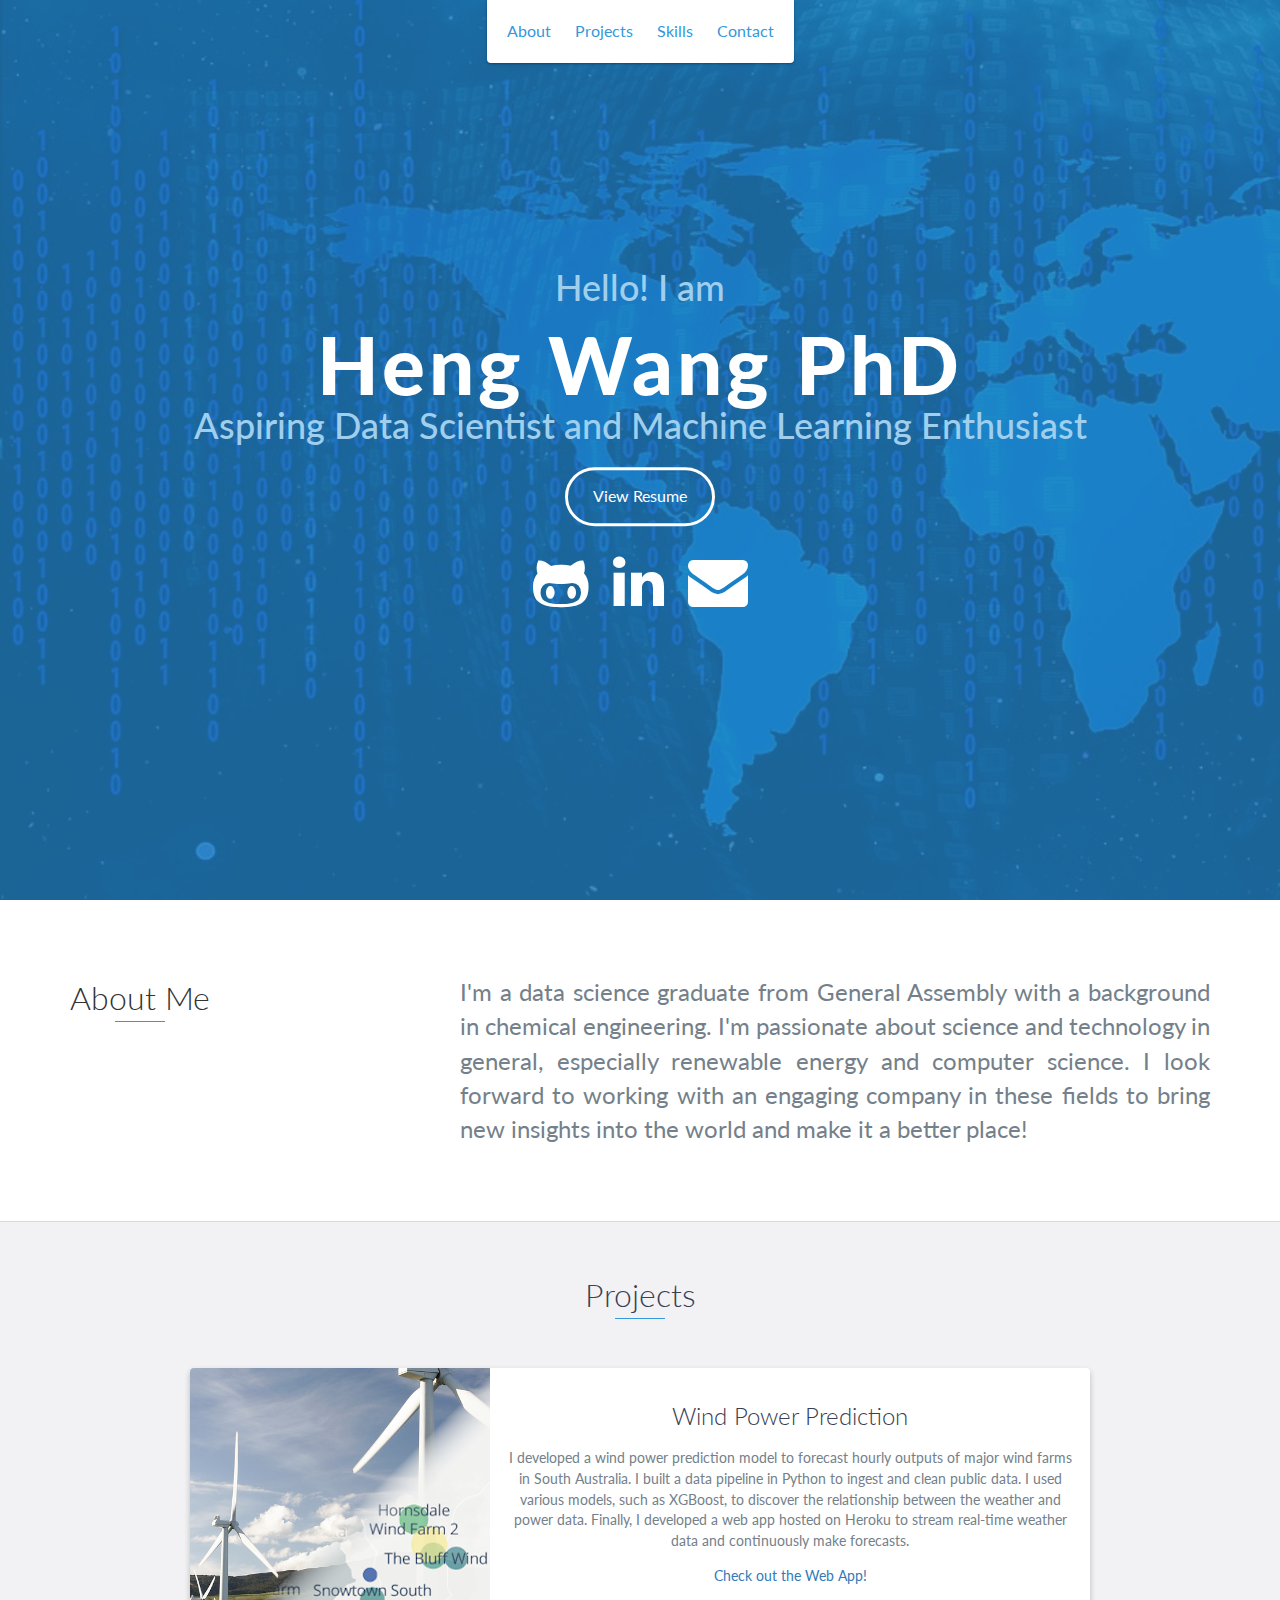
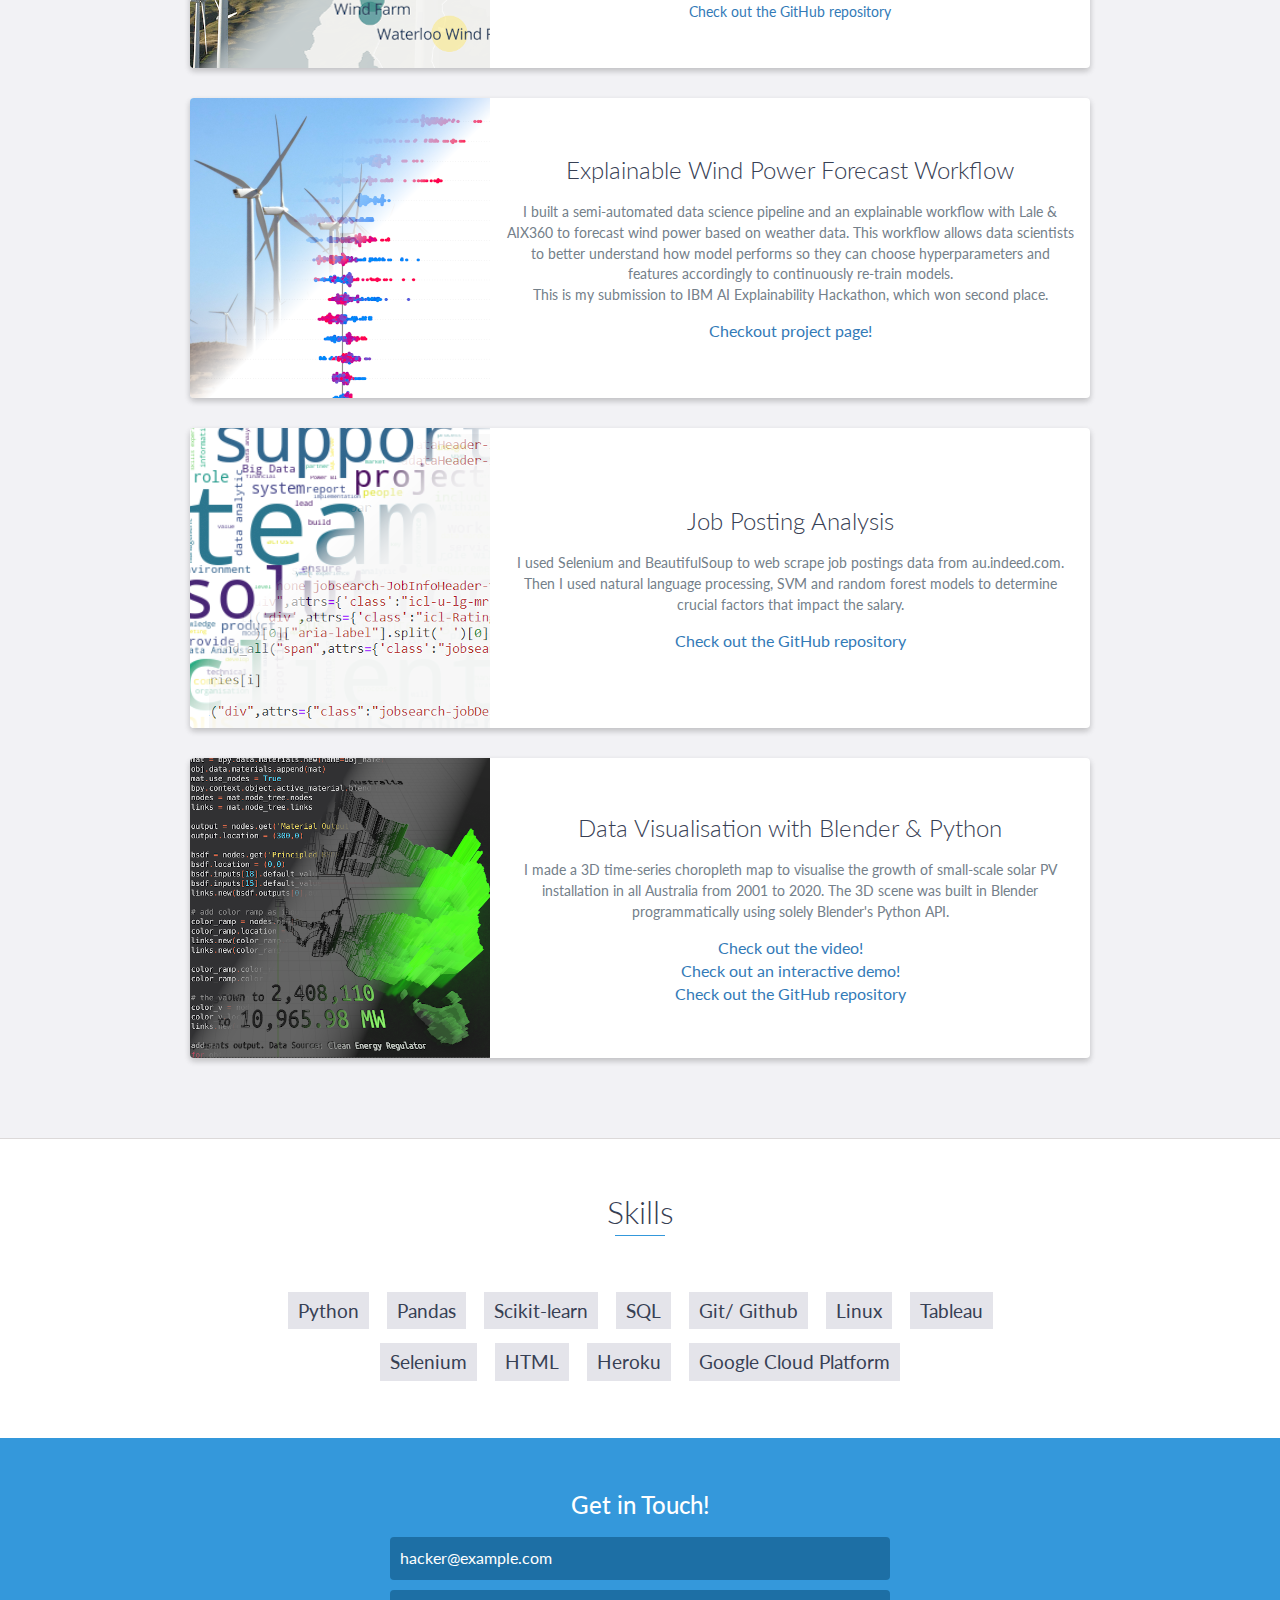
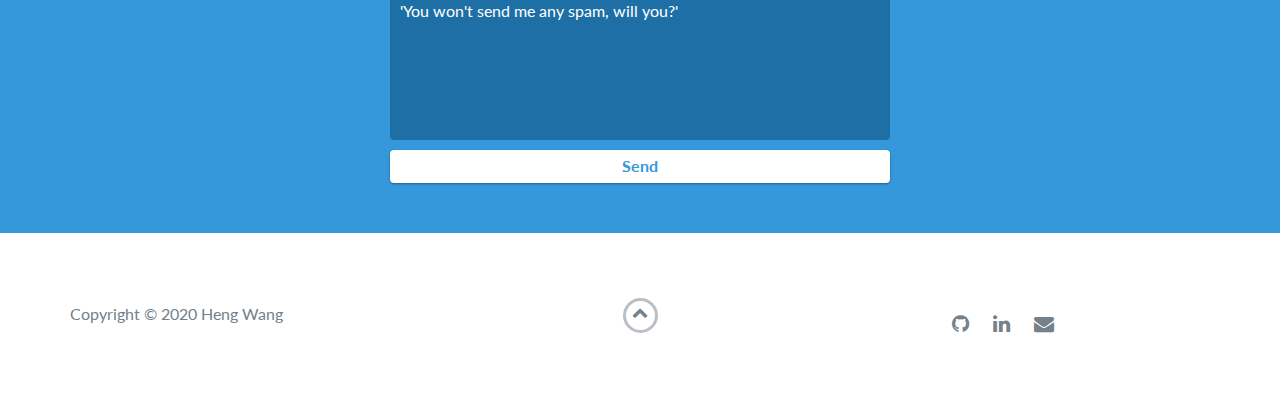
==== commit 974c2ea8: "Update index.html" ====
--- a/index.html
+++ b/index.html
@@ -45,7 +45,7 @@
             <h2>Hello! I am</h2>
             <h1>Heng Wang PhD</h1>
             <h2>Aspiring Data Scientist and Machine Learning Enthusiast</h2>
-            <a href="https://www.canva.com/design/DAD0-IPJSFA/8NWqJyxBJR3dx8GD36YEnA/view?utm_content=DAD0-IPJSFA&utm_campaign=designshare&utm_medium=link&utm_source=sharebutton" target="_blank" class="btn-rounded-white">View Resume</a>
+            <a href="https://www.canva.com/design/DAD_yfGEDHU/rowqa6ov2HjTFXe89k8URw/view?utm_content=DAD_yfGEDHU&utm_campaign=designshare&utm_medium=link&utm_source=sharebutton" target="_blank" class="btn-rounded-white">View Resume</a>
             <div class="container">
                 <div class="row">
                 </div>
@@ -116,7 +116,7 @@
                             web app hosted on Heroku to stream real-time weather data and continuously make forecasts.
                         </p>
                         <p>
-                            <a href="https://wpp-hw.herokuapp.com/" target="_blank">Chekc out the Web App!</a>
+                            <a href="https://wpp-hw.herokuapp.com/" target="_blank">Check out the Web App!</a>
                         </p>
                         <p>
                             <a href="https://github.com/hengwang322/wind_power_prediction" target="_blank">Check out the GitHub repository</a>
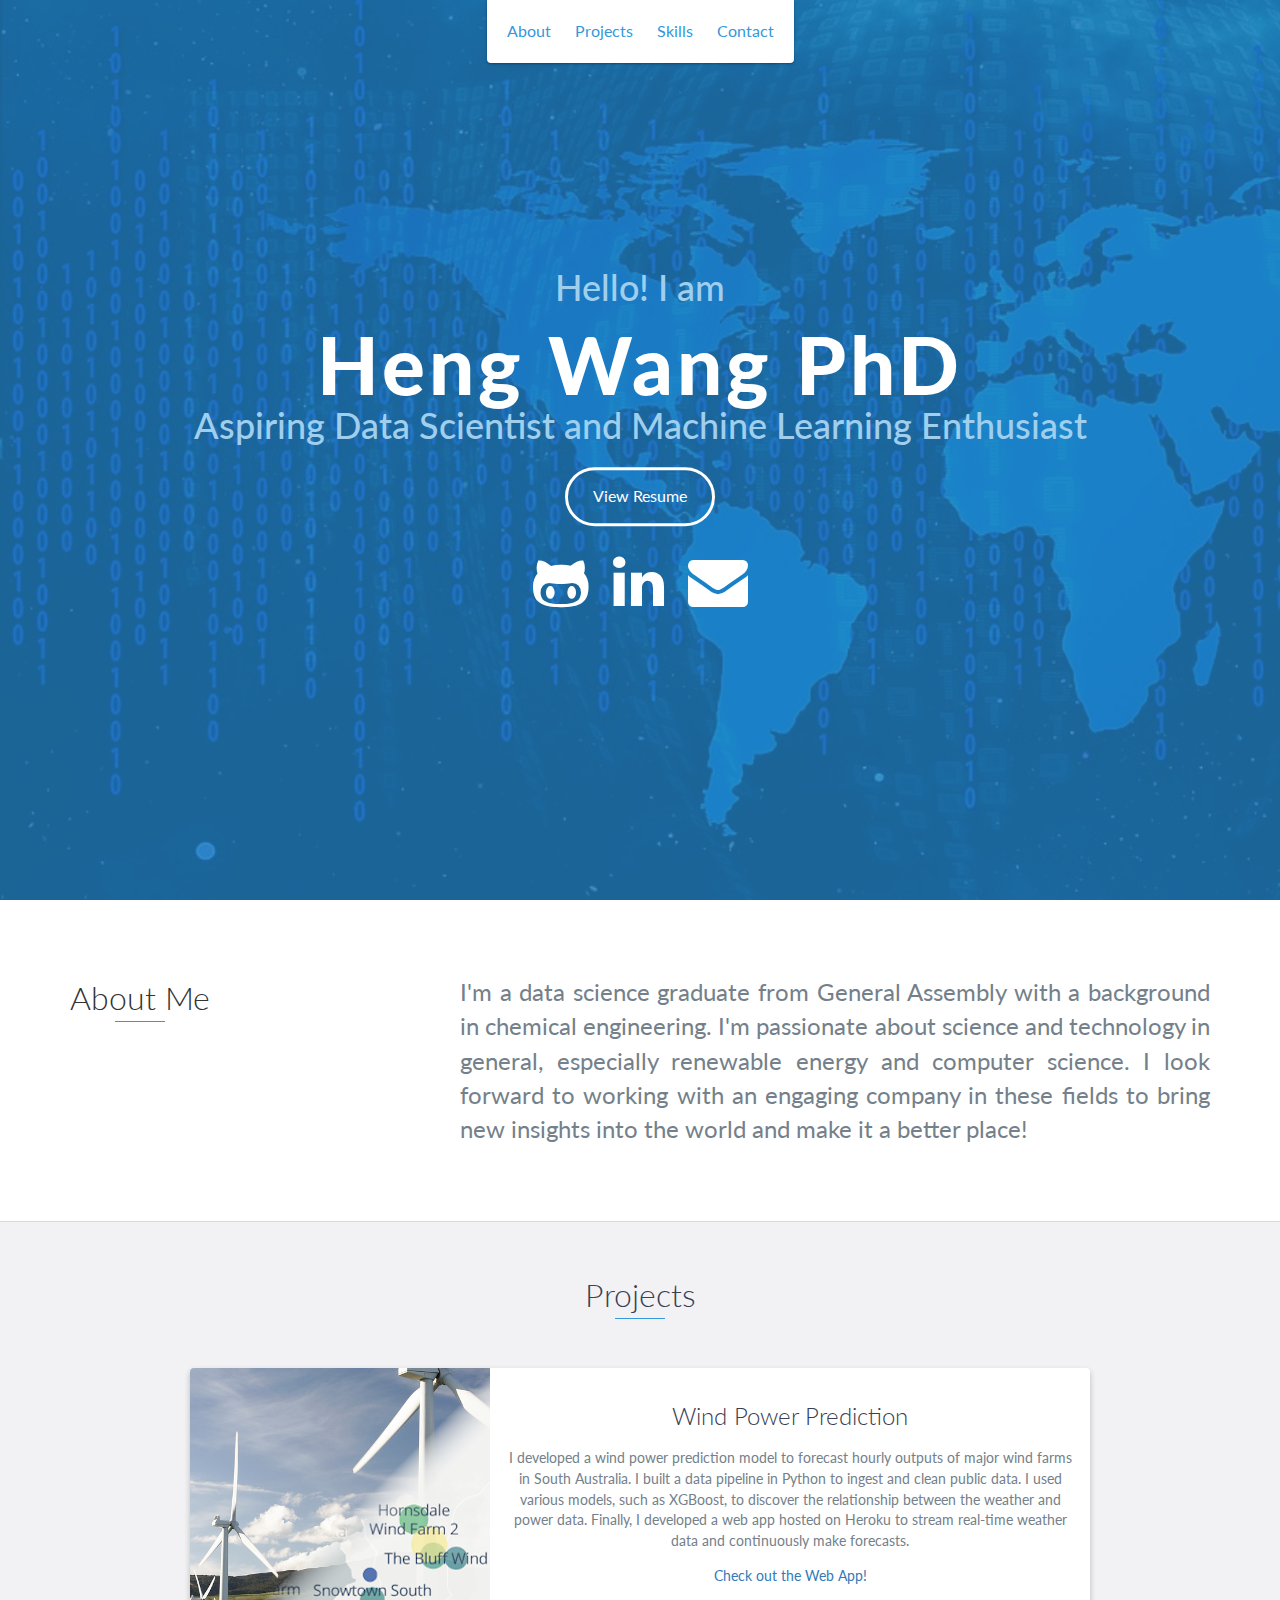
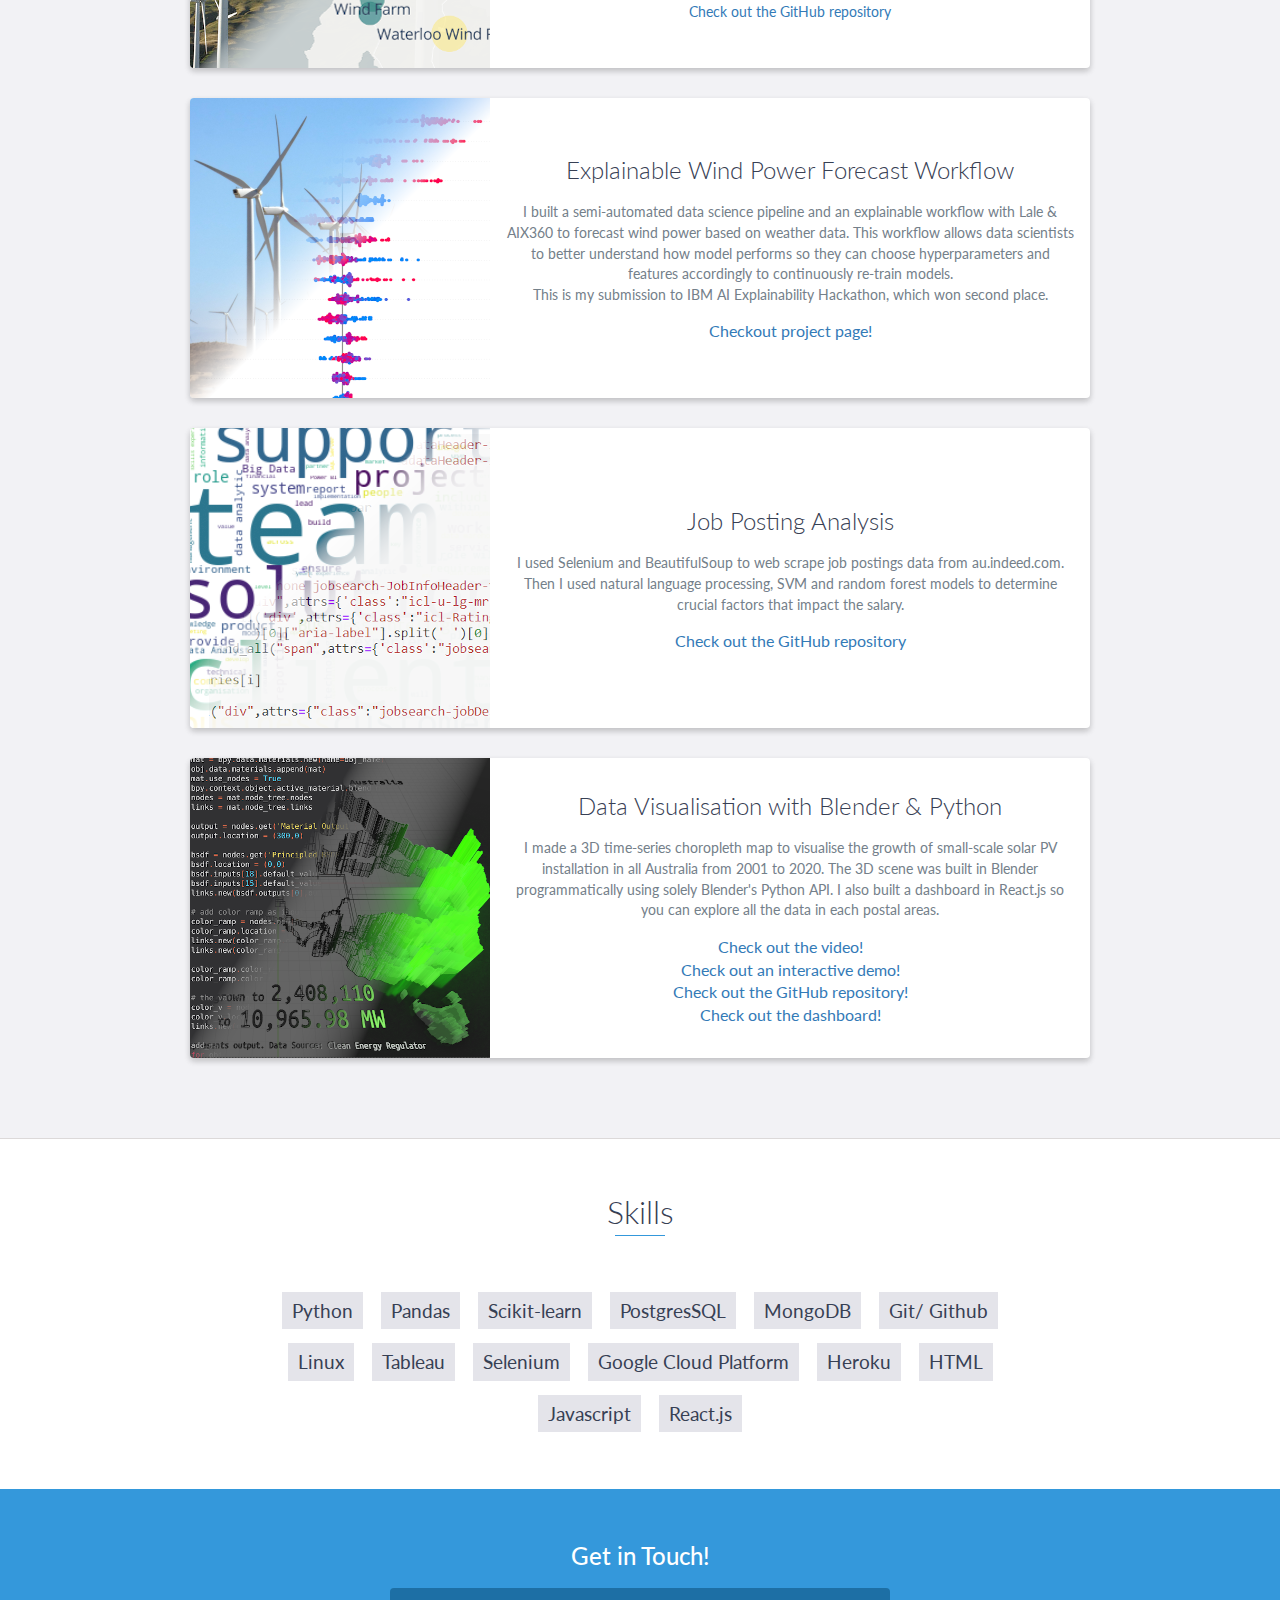
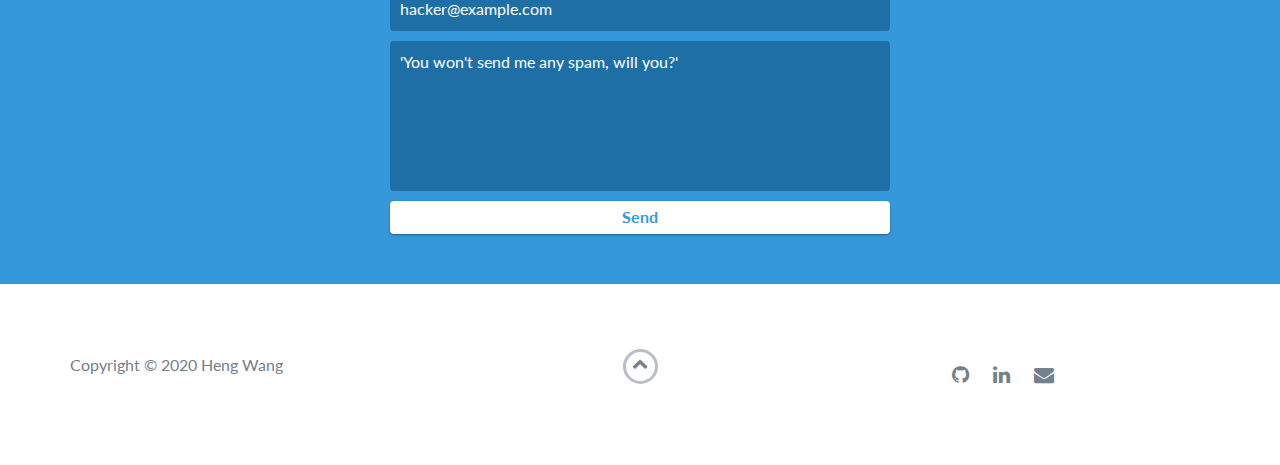
==== commit b311cf58: "Updated skills & project" ====
--- a/index.html
+++ b/index.html
@@ -45,7 +45,7 @@
             <h2>Hello! I am</h2>
             <h1>Heng Wang PhD</h1>
             <h2>Aspiring Data Scientist and Machine Learning Enthusiast</h2>
-            <a href="https://www.canva.com/design/DAD_yfGEDHU/rowqa6ov2HjTFXe89k8URw/view?utm_content=DAD_yfGEDHU&utm_campaign=designshare&utm_medium=link&utm_source=sharebutton" target="_blank" class="btn-rounded-white">View Resume</a>
+            <a href="https://www.canva.com/design/DAD0-IPJSFA/8NWqJyxBJR3dx8GD36YEnA/view?utm_content=DAD0-IPJSFA&utm_campaign=designshare&utm_medium=link&utm_source=sharebutton" target="_blank" class="btn-rounded-white">View Resume</a>
             <div class="container">
                 <div class="row">
                 </div>
@@ -168,11 +168,13 @@
                         <p>
                             I made a 3D time-series choropleth map to visualise the growth of small-scale solar
                             PV installation in all Australia from 2001 to 2020. The 3D scene was built                            
-                            in Blender programmatically using solely Blender's Python API. 
+                            in Blender programmatically using solely Blender's Python API. I also built a dashboard in React.js
+                            so you can explore all the data in each postal areas.
                         </p>
                         <a href="https://youtu.be/7xwRgUXbkV8" target="_blank">Check out the video!</a><br>
                         <a href="./viz.html" target="_blank">Check out an interactive demo!</a><br>
-                        <a href="https://github.com/hengwang322/small_scale_PV_data_viz" target="_blank">Check out the GitHub repository</a>
+                        <a href="https://github.com/hengwang322/small_scale_PV_data_viz" target="_blank">Check out the GitHub repository!</a><br>
+                        <a href="https://small-scale-pv-dashboard.vercel.app/" target="_blank">Check out the dashboard!</a>
                     </div>
                 </div>
                 
@@ -187,15 +189,17 @@
             <li>Python</li>
             <li>Pandas</li>
             <li>Scikit-learn</li>
-            <li>SQL</li>
+            <li>PostgresSQL</li>
+            <li>MongoDB</li>
             <li>Git/ Github</li>
             <li>Linux</li>
             <li>Tableau</li>
             <li>Selenium</li>
+            <li>Google Cloud Platform</li>
+            <li>Heroku</li>
             <li>HTML</li>
-            <li>Heroku</li>
-            <li>Google Cloud Platform</li>
-
+            <li>Javascript</li>
+            <li>React.js</li>
         </ul>
     </div>
     <!-- End #skills -->
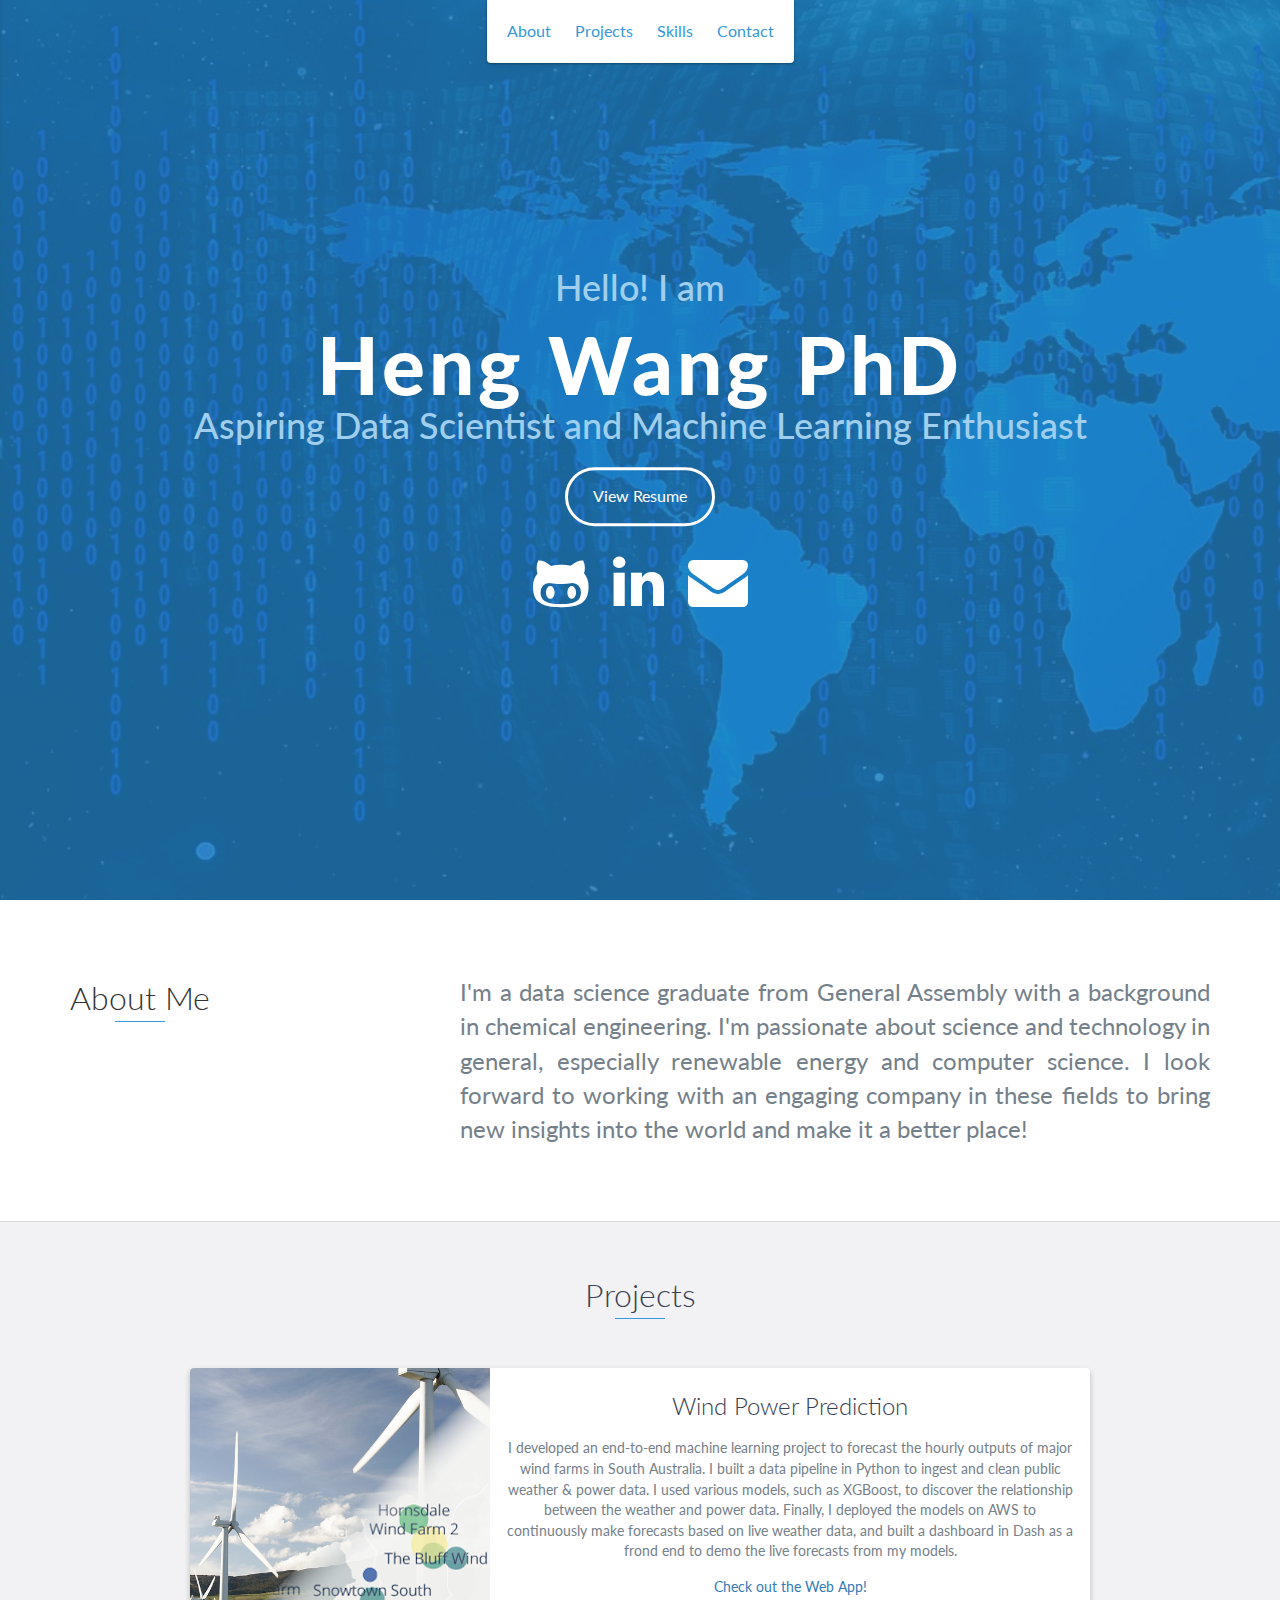
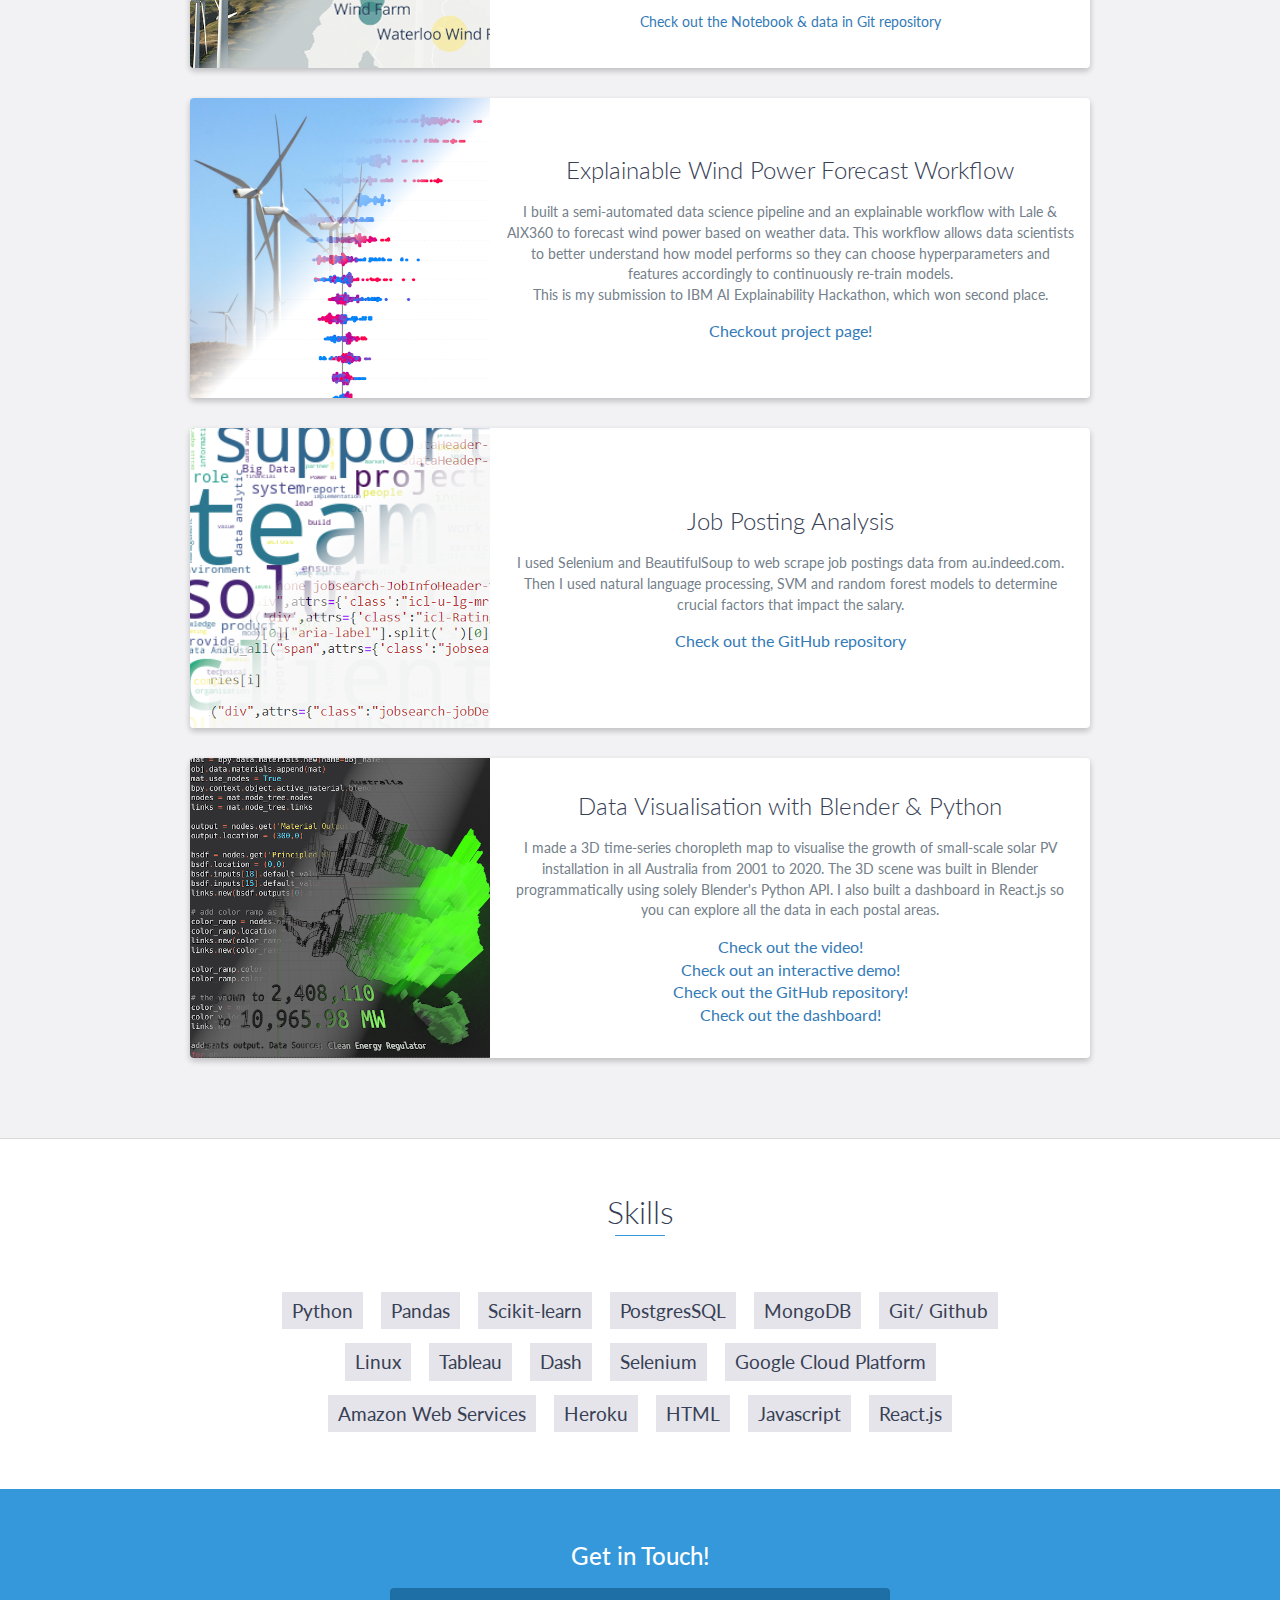
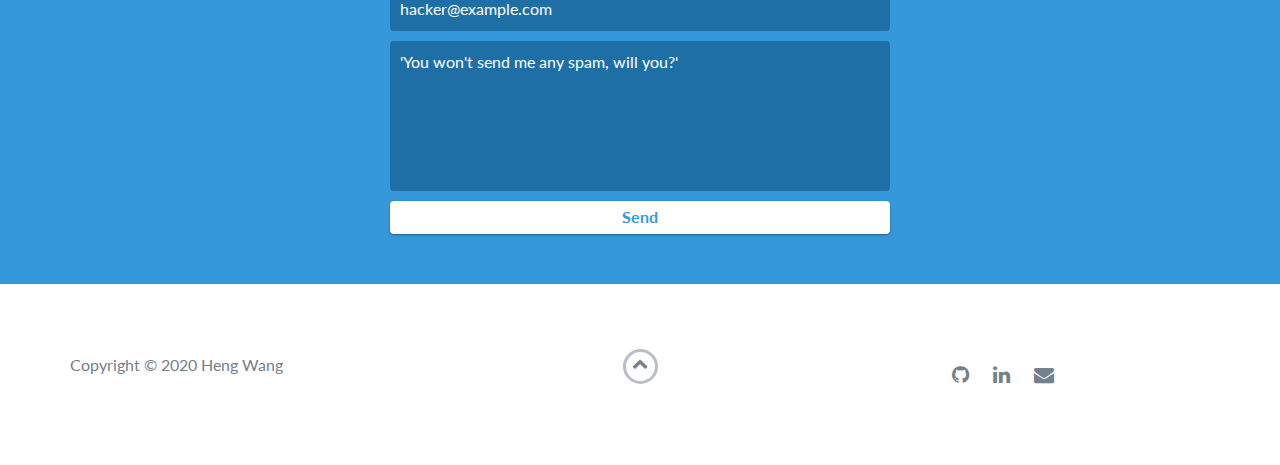
==== commit 6a3fe42b: "Updated skills & project" ====
--- a/index.html
+++ b/index.html
@@ -110,16 +110,16 @@
                     <div class="project-info">
                         <h3>Wind Power Prediction</h3>
                         <p>
-                            I developed a wind power prediction model to forecast hourly outputs of major wind farms in South Australia.
-                            I built a data pipeline in Python to ingest and clean public data. I used various models, such as XGBoost,
-                            to discover the relationship between the weather and power data. Finally, I developed a
-                            web app hosted on Heroku to stream real-time weather data and continuously make forecasts.
-                        </p>
-                        <p>
-                            <a href="https://wpp-hw.herokuapp.com/" target="_blank">Check out the Web App!</a>
-                        </p>
-                        <p>
-                            <a href="https://github.com/hengwang322/wind_power_prediction" target="_blank">Check out the GitHub repository</a>
+                            I developed an end-to-end machine learning project to forecast the hourly outputs of major wind farms in South Australia.
+                            I built a data pipeline in Python to ingest and clean public weather & power data. I used various models, such as XGBoost,
+                            to discover the relationship between the weather and power data. Finally, I deployed the models on AWS to continuously make forecasts
+                            based on live weather data, and built a dashboard in Dash as a frond end to demo the live forecasts from my models.
+                        </p>
+                        <p>
+                            <a href="http://wpp-hw.ml/" target="_blank">Check out the Web App!</a>
+                        </p>
+                        <p>
+                            <a href="https://github.com/hengwang322/wind_power_prediction" target="_blank">Check out the Notebook & data in Git repository</a>
                         </p>
                     </div>
                 </div>
@@ -194,8 +194,10 @@
             <li>Git/ Github</li>
             <li>Linux</li>
             <li>Tableau</li>
+            <li>Dash</li>
             <li>Selenium</li>
             <li>Google Cloud Platform</li>
+            <li>Amazon Web Services</li>
             <li>Heroku</li>
             <li>HTML</li>
             <li>Javascript</li>
